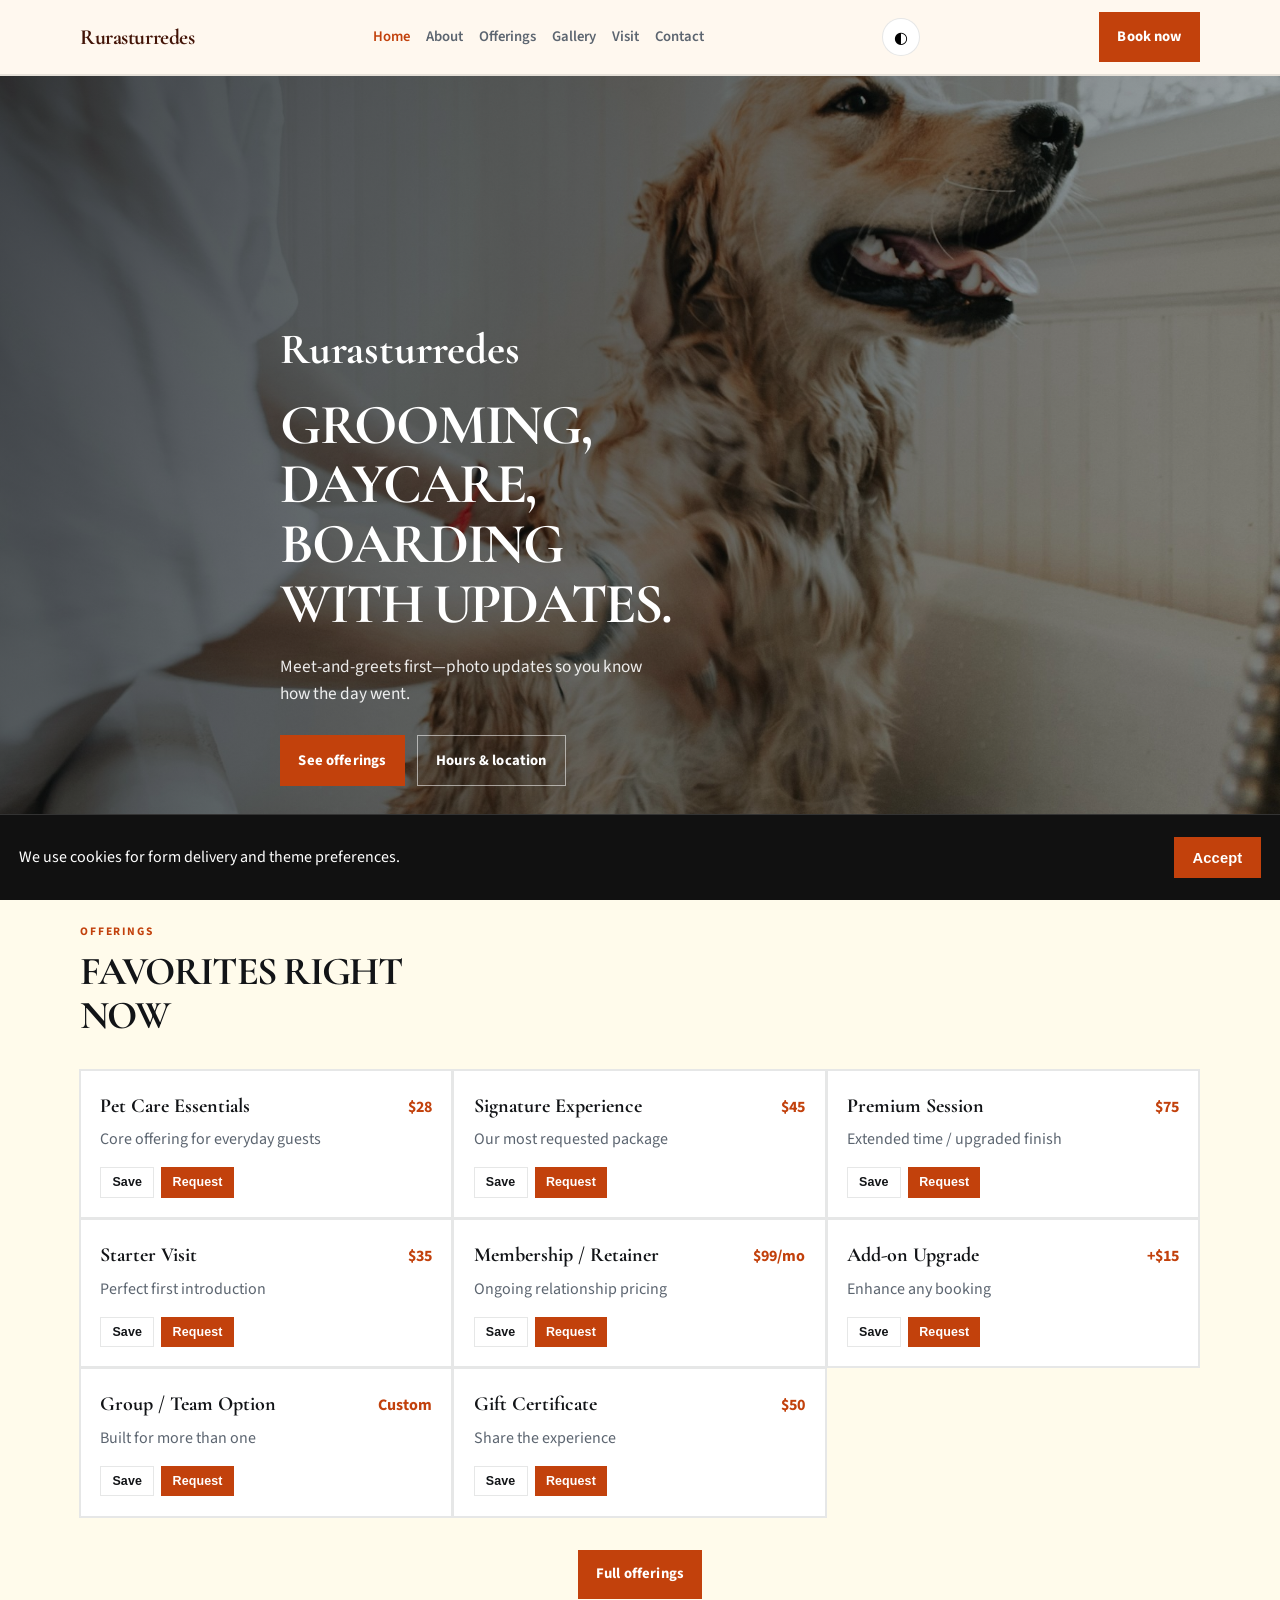
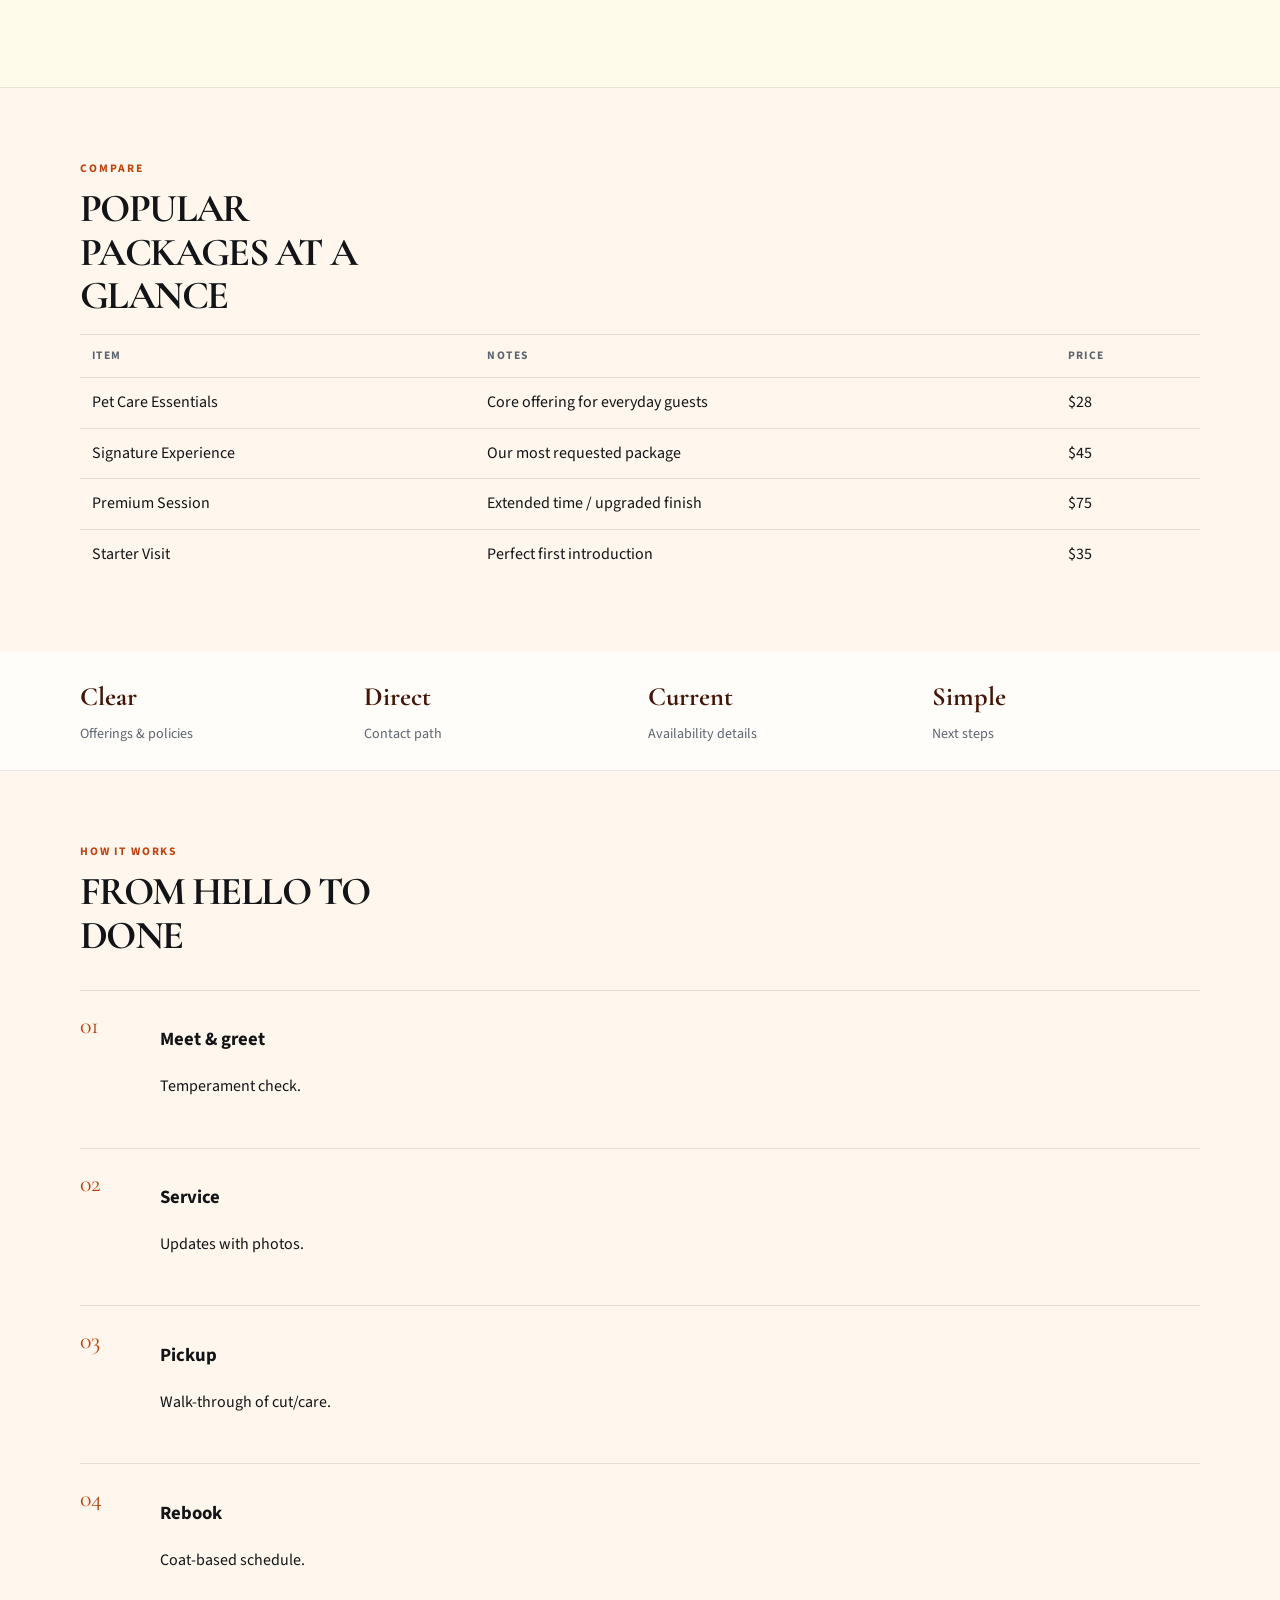
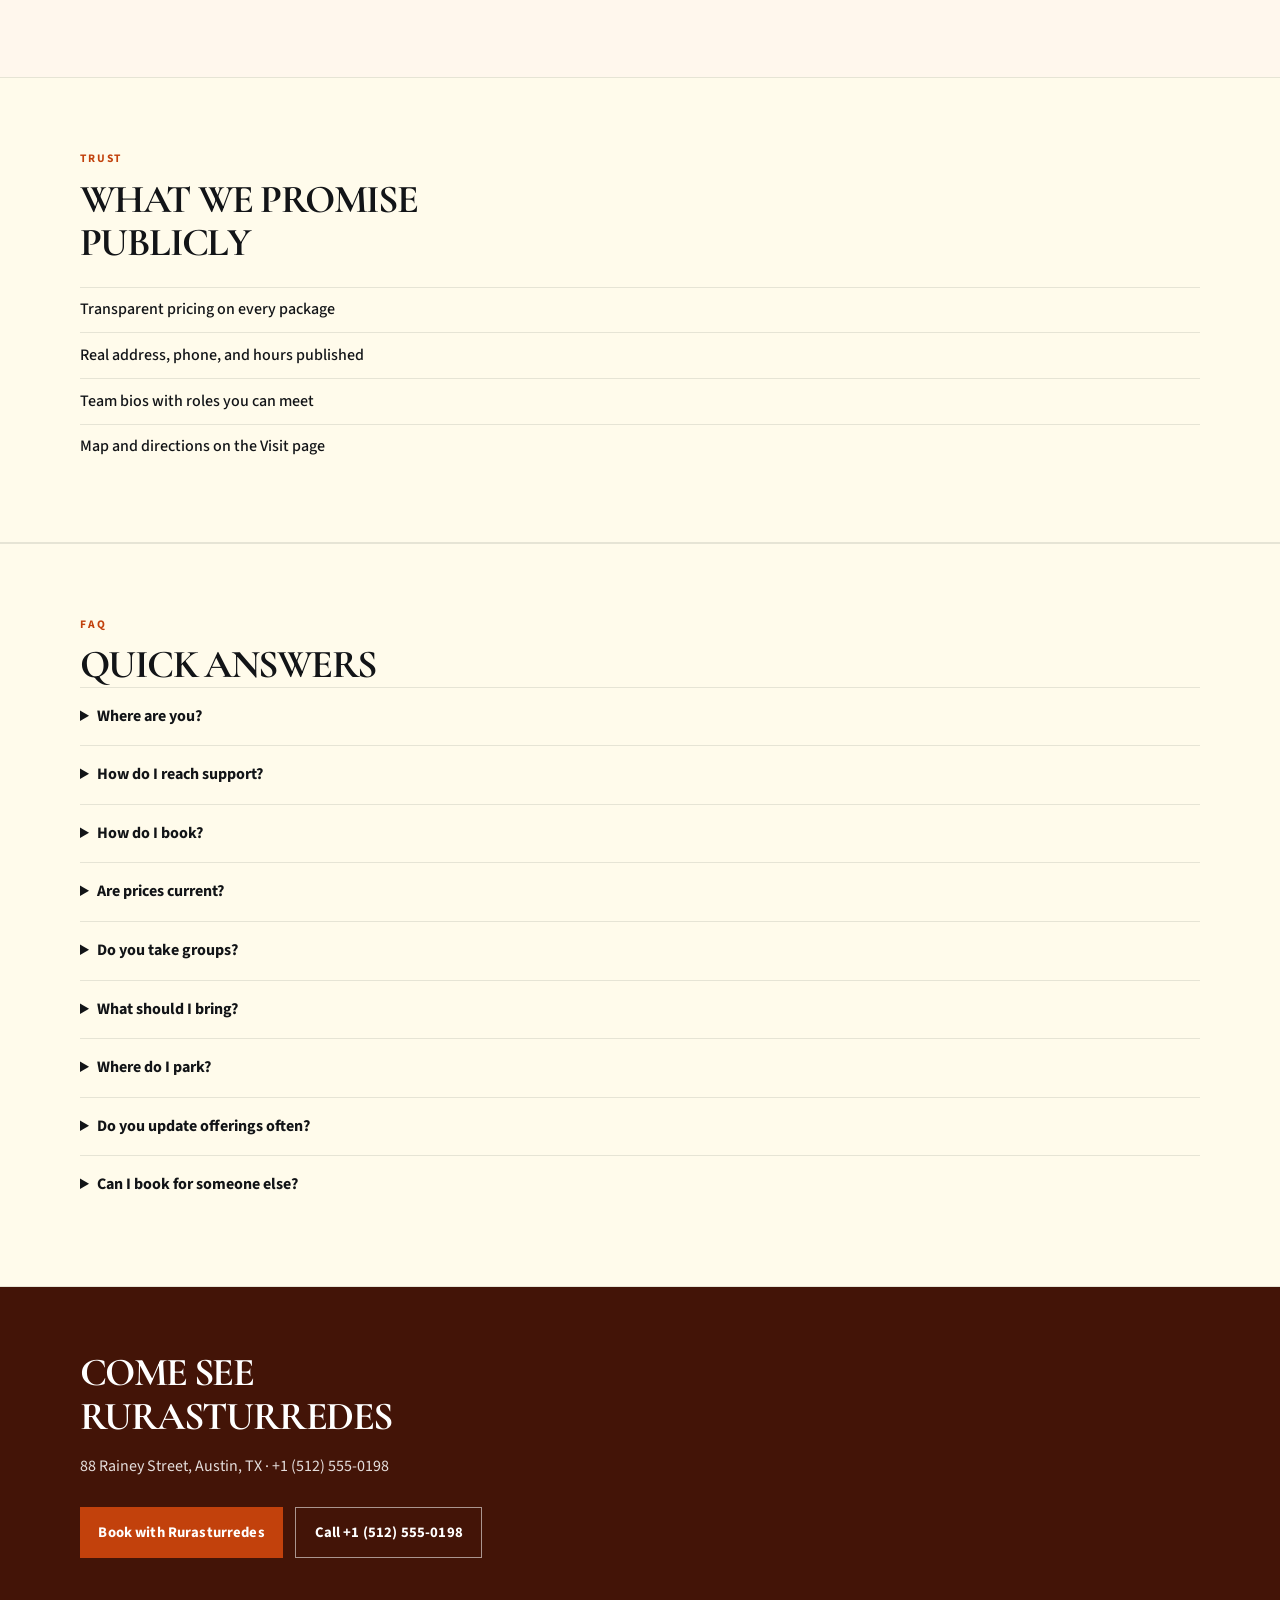
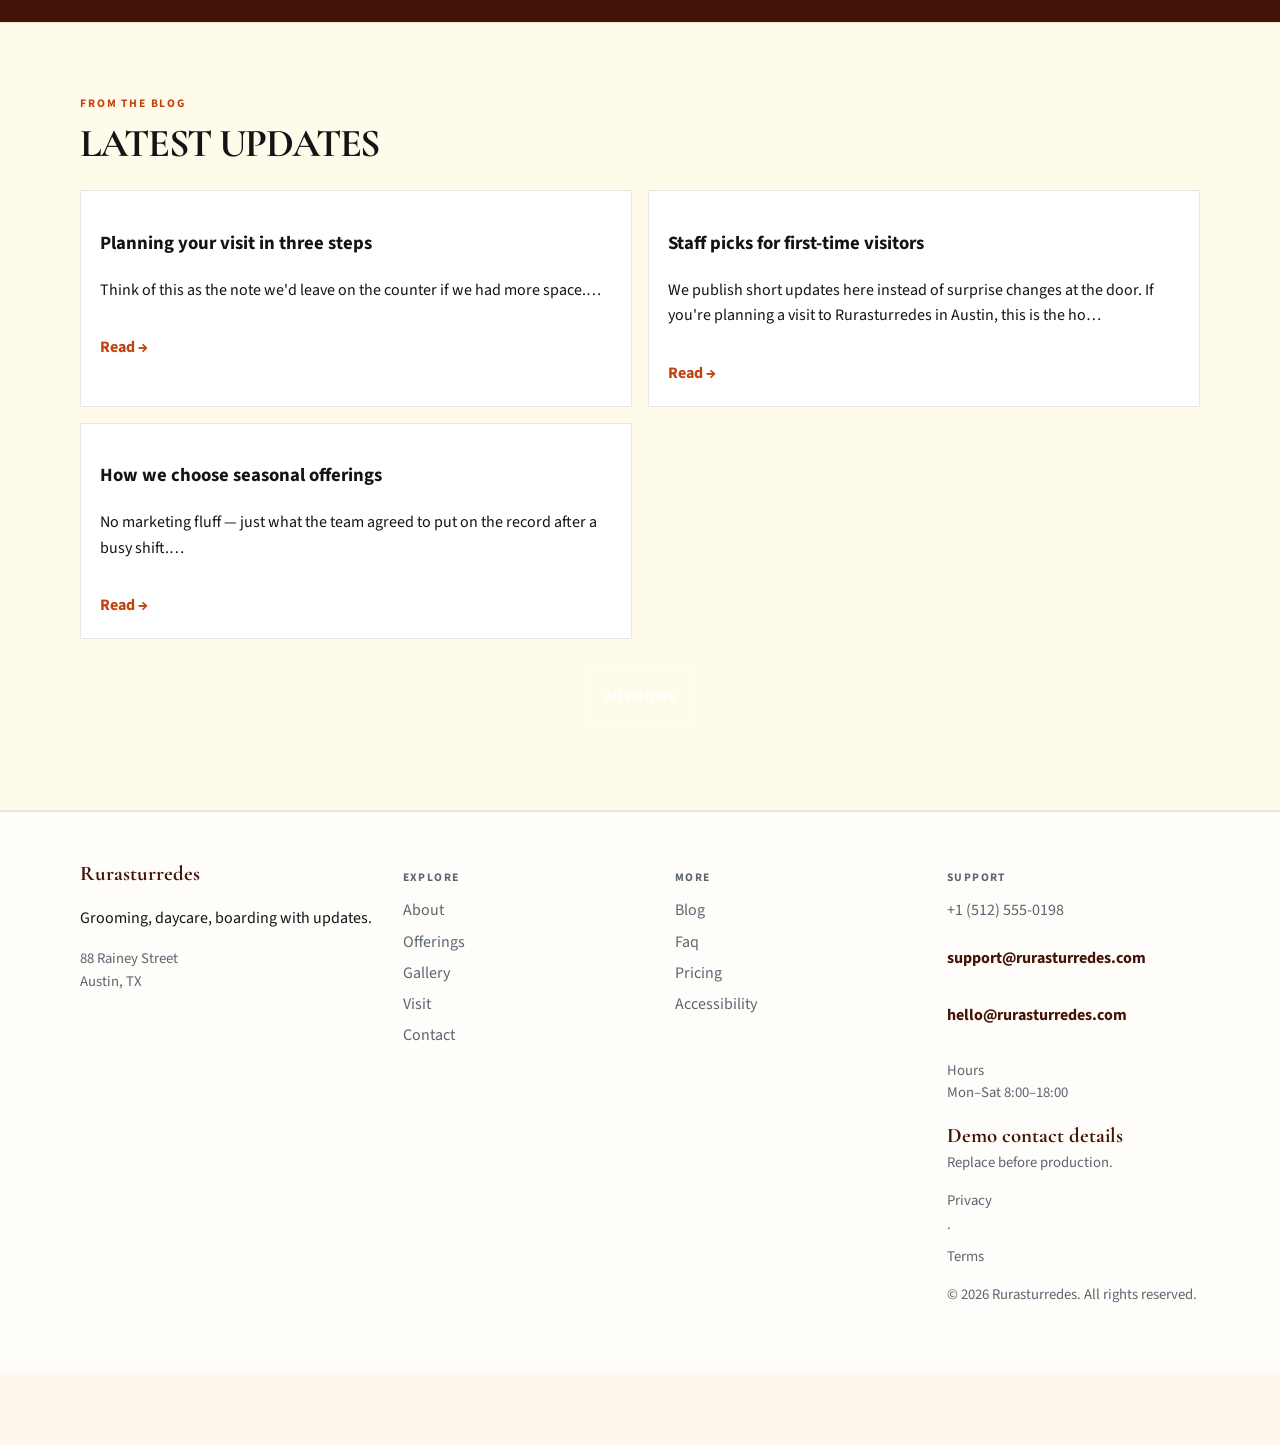
==== index.html @ 0644cdfd "Publish company website" ====
<!DOCTYPE html>
<html lang="en">
<head>
  <meta charset="UTF-8" />
  <meta name="viewport" content="width=device-width, initial-scale=1" />
  <title>Rurasturredes | Pet Care</title>
  <meta name="description" content="Rurasturredes — Grooming, daycare, boarding with updates." />
  <meta property="og:title" content="Rurasturredes | Pet Care" />
  <meta property="og:description" content="Rurasturredes — Grooming, daycare, boarding with updates." />
  <meta property="og:type" content="website" />
  <meta name="twitter:card" content="summary_large_image" />
  <meta name="twitter:title" content="Rurasturredes | Pet Care" />
  <meta name="twitter:description" content="Rurasturredes — Grooming, daycare, boarding with updates." />
  <meta property="og:image" content="assets/img-1.jpg" />
  <meta name="twitter:image" content="assets/img-1.jpg" />
  <meta property="og:url" content="https://rurasturredes.github.io" />
  <script type="application/ld+json">{"@context": "https://schema.org", "@type": "LocalBusiness", "name": "Rurasturredes", "description": "Grooming, daycare, boarding with updates.", "url": "https://rurasturredes.github.io", "image": "assets/img-1.jpg"}</script>
<script type="application/ld+json">{"@context": "https://schema.org", "@type": "FAQPage", "mainEntity": [{"@type": "Question", "name": "Where are you?", "acceptedAnswer": {"@type": "Answer", "text": "88 Rainey Street, Austin, TX. See the map on Visit."}}, {"@type": "Question", "name": "How do I reach support?", "acceptedAnswer": {"@type": "Answer", "text": "Use the Contact form or email support@rurasturredes.com. We reply during open hours."}}, {"@type": "Question", "name": "How do I book?", "acceptedAnswer": {"@type": "Answer", "text": "Send a message on Contact, email bookings@rurasturredes.com, or call +1 (512) 555-0198."}}, {"@type": "Question", "name": "Are prices current?", "acceptedAnswer": {"@type": "Answer", "text": "Listed prices are current and may shift with seasons — we update this site when they do."}}, {"@type": "Question", "name": "Do you take groups?", "acceptedAnswer": {"@type": "Answer", "text": "Yes for many bookings — tell us the size and date and we'll confirm what Rurasturredes can host."}}, {"@type": "Question", "name": "What should I bring?", "acceptedAnswer": {"@type": "Answer", "text": "Just yourself (and any notes on allergies, sizes, or preferences). We'll handle the rest."}}, {"@type": "Question", "name": "Can I book for someone else?", "acceptedAnswer": {"@type": "Answer", "text": "Yes — include their name and preferences in the contact form."}}, {"@type": "Question", "name": "Is parking available?", "acceptedAnswer": {"@type": "Answer", "text": "See Locations for the branch closest to you in Austin."}}, {"@type": "Question", "name": "Do you take walk-ins at Rurasturredes?", "acceptedAnswer": {"@type": "Answer", "text": "Yes when capacity allows — check Visit for peak hours."}}, {"@type": "Question", "name": "Do you host private events?", "acceptedAnswer": {"@type": "Answer", "text": "Contact us with date, headcount and offerings preferences."}}, {"@type": "Question", "name": "Where can I read updates?", "acceptedAnswer": {"@type": "Answer", "text": "Blog and Journal pages publish changes before social media."}}, {"@type": "Question", "name": "How do I join the team?", "acceptedAnswer": {"@type": "Answer", "text": "Open roles are listed on Careers — we reply to every application."}}, {"@type": "Question", "name": "Is the space accessible?", "acceptedAnswer": {"@type": "Answer", "text": "See our Accessibility page for entrance, seating and restroom notes."}}, {"@type": "Question", "name": "Do you offer gift cards?", "acceptedAnswer": {"@type": "Answer", "text": "Yes — see our Gift Cards page for digital and in-store options."}}]}</script>
<script type="application/ld+json">{"@context": "https://schema.org", "@type": "WebSite", "name": "Rurasturredes", "url": "https://rurasturredes.github.io", "description": "Grooming, daycare, boarding with updates."}</script>
  <link rel="alternate" hreflang="en" href="index.html" />
  <link rel="alternate" hreflang="x-default" href="index.html" />
  <meta name="theme-color" content="#111111" />
  <link rel="preconnect" href="https://fonts.googleapis.com" />
  <link rel="preconnect" href="https://fonts.gstatic.com" crossorigin />
  <link href="https://fonts.googleapis.com/css2?family=Cormorant+Garamond:wght@600;700&family=Source+Sans+3:wght@400;500;600;700&display=swap" rel="stylesheet" />
  <link rel="stylesheet" href="styles.css" />
  <link rel="icon" href="favicon.svg" type="image/svg+xml" />
</head>
<body>

  <header class="top">
    <div class="shell bar">
      <a class="logo" href="index.html">Rurasturredes</a>
      <button class="nav-toggle" type="button" aria-label="Open menu" data-nav-toggle>
        <span></span><span></span><span></span>
      </button>
      <nav data-nav><a href="index.html" class="on">Home</a><a href="about.html">About</a><a href="offerings.html">Offerings</a><a href="gallery.html">Gallery</a><a href="visit.html">Visit</a><a href="contact.html">Contact</a></nav>
      <button type="button" class="theme-toggle" data-theme-toggle aria-label="Toggle dark mode">◐</button>
      <a class="cta" href="contact.html" data-open-book>Book now</a>
    </div>
  </header>
  <main>

    <section class="hero minimal-hero">
      <div class="hero-bg" style="background-image:url('assets/img-1.jpg')"></div>
      <div class="hero-shade"></div>
      <div class="shell hero-copy">
        <p class="brand">Rurasturredes</p>
        <h1>Grooming, daycare, boarding with updates.</h1>
        <p class="lede">Meet-and-greets first—photo updates so you know how the day went.</p>
        <div class="actions">
          <a class="btn solid" href="offerings.html">See offerings</a>
          <a class="btn line" href="visit.html">Hours &amp; location</a>
        </div>
      </div>
    </section><section class="block tint">
      <div class="shell">
        <p class="eyebrow">Offerings</p>
        <h2>Favorites right now</h2>
        <div class="menu-grid"><article class="item" data-item="Pet Care Essentials">
          <div class="item-top"><h3>Pet Care Essentials</h3><span class="price">$28</span></div>
          <p>Core offering for everyday guests</p>
          <div class="item-actions">
            <button type="button" class="btn quiet mini" data-save-item data-name="Pet Care Essentials">Save</button>
            <button type="button" class="btn solid mini" data-open-book data-pref="Pet Care Essentials">Request</button>
          </div>
        </article>
<article class="item" data-item="Signature Experience">
          <div class="item-top"><h3>Signature Experience</h3><span class="price">$45</span></div>
          <p>Our most requested package</p>
          <div class="item-actions">
            <button type="button" class="btn quiet mini" data-save-item data-name="Signature Experience">Save</button>
            <button type="button" class="btn solid mini" data-open-book data-pref="Signature Experience">Request</button>
          </div>
        </article>
<article class="item" data-item="Premium Session">
          <div class="item-top"><h3>Premium Session</h3><span class="price">$75</span></div>
          <p>Extended time / upgraded finish</p>
          <div class="item-actions">
            <button type="button" class="btn quiet mini" data-save-item data-name="Premium Session">Save</button>
            <button type="button" class="btn solid mini" data-open-book data-pref="Premium Session">Request</button>
          </div>
        </article>
<article class="item" data-item="Starter Visit">
          <div class="item-top"><h3>Starter Visit</h3><span class="price">$35</span></div>
          <p>Perfect first introduction</p>
          <div class="item-actions">
            <button type="button" class="btn quiet mini" data-save-item data-name="Starter Visit">Save</button>
            <button type="button" class="btn solid mini" data-open-book data-pref="Starter Visit">Request</button>
          </div>
        </article>
<article class="item" data-item="Membership / Retainer">
          <div class="item-top"><h3>Membership / Retainer</h3><span class="price">$99/mo</span></div>
          <p>Ongoing relationship pricing</p>
          <div class="item-actions">
            <button type="button" class="btn quiet mini" data-save-item data-name="Membership / Retainer">Save</button>
            <button type="button" class="btn solid mini" data-open-book data-pref="Membership / Retainer">Request</button>
          </div>
        </article>
<article class="item" data-item="Add-on Upgrade">
          <div class="item-top"><h3>Add-on Upgrade</h3><span class="price">+$15</span></div>
          <p>Enhance any booking</p>
          <div class="item-actions">
            <button type="button" class="btn quiet mini" data-save-item data-name="Add-on Upgrade">Save</button>
            <button type="button" class="btn solid mini" data-open-book data-pref="Add-on Upgrade">Request</button>
          </div>
        </article>
<article class="item" data-item="Group / Team Option">
          <div class="item-top"><h3>Group / Team Option</h3><span class="price">Custom</span></div>
          <p>Built for more than one</p>
          <div class="item-actions">
            <button type="button" class="btn quiet mini" data-save-item data-name="Group / Team Option">Save</button>
            <button type="button" class="btn solid mini" data-open-book data-pref="Group / Team Option">Request</button>
          </div>
        </article>
<article class="item" data-item="Gift Certificate">
          <div class="item-top"><h3>Gift Certificate</h3><span class="price">$50</span></div>
          <p>Share the experience</p>
          <div class="item-actions">
            <button type="button" class="btn quiet mini" data-save-item data-name="Gift Certificate">Save</button>
            <button type="button" class="btn solid mini" data-open-book data-pref="Gift Certificate">Request</button>
          </div>
        </article></div>
        <p class="center-cta"><a class="btn solid" href="offerings.html">Full offerings</a></p>
      </div>
    </section><section class="block">
      <div class="shell">
        <p class="eyebrow">Compare</p>
        <h2>Popular packages at a glance</h2>
        <table class="compare-table"><thead><tr><th>Item</th><th>Notes</th><th>Price</th></tr></thead>
        <tbody><tr><td>Pet Care Essentials</td><td>Core offering for everyday guests</td><td>$28</td></tr><tr><td>Signature Experience</td><td>Our most requested package</td><td>$45</td></tr><tr><td>Premium Session</td><td>Extended time / upgraded finish</td><td>$75</td></tr><tr><td>Starter Visit</td><td>Perfect first introduction</td><td>$35</td></tr></tbody></table>
      </div>
    </section><section class="stats-band"><div class="shell stats-row"><div class="stat"><b>Clear</b><span>Offerings & policies</span></div>
<div class="stat"><b>Direct</b><span>Contact path</span></div>
<div class="stat"><b>Current</b><span>Availability details</span></div>
<div class="stat"><b>Simple</b><span>Next steps</span></div></div></section><section class="block">
      <div class="shell">
        <p class="eyebrow">How it works</p>
        <h2>From hello to done</h2>
        <ol class="process"><li><span>01</span><div><h3>Meet & greet</h3><p>Temperament check.</p></div></li>
<li><span>02</span><div><h3>Service</h3><p>Updates with photos.</p></div></li>
<li><span>03</span><div><h3>Pickup</h3><p>Walk-through of cut/care.</p></div></li>
<li><span>04</span><div><h3>Rebook</h3><p>Coat-based schedule.</p></div></li></ol>
      </div>
    </section><section class="block tint">
      <div class="shell">
        <p class="eyebrow">Trust</p>
        <h2>What we promise publicly</h2>
        <ul class="checks"><li>Transparent pricing on every package</li>
<li>Real address, phone, and hours published</li>
<li>Team bios with roles you can meet</li>
<li>Map and directions on the Visit page</li></ul>
      </div>
    </section><section class="block tint">
      <div class="shell">
        <p class="eyebrow">FAQ</p>
        <h2>Quick answers</h2>
        <div class="faq"><details><summary>Where are you?</summary><p>88 Rainey Street, Austin, TX. See the map on Visit.</p></details>
<details><summary>How do I reach support?</summary><p>Use the Contact form or email support@rurasturredes.com. We reply during open hours.</p></details>
<details><summary>How do I book?</summary><p>Send a message on Contact, email bookings@rurasturredes.com, or call +1 (512) 555-0198.</p></details>
<details><summary>Are prices current?</summary><p>Listed prices are current and may shift with seasons — we update this site when they do.</p></details>
<details><summary>Do you take groups?</summary><p>Yes for many bookings — tell us the size and date and we'll confirm what Rurasturredes can host.</p></details>
<details><summary>What should I bring?</summary><p>Just yourself (and any notes on allergies, sizes, or preferences). We'll handle the rest.</p></details>
<details><summary>Where do I park?</summary><p>See the Visit page for address and map links around Austin.</p></details>
<details><summary>Do you update offerings often?</summary><p>Yes — seasonal shifts are posted here first.</p></details>
<details><summary>Can I book for someone else?</summary><p>Yes — include their name and preferences in the Contact form or email support@rurasturredes.com.</p></details></div>
      </div>
    </section><section class="cta-band">
      <div class="shell">
        <h2>Come see Rurasturredes</h2>
        <p>88 Rainey Street, Austin, TX · +1 (512) 555-0198</p>
        <div class="actions">
          <a class="btn solid" href="contact.html">Book with Rurasturredes</a>
          <a class="btn line" href="tel:+15125550198">Call +1 (512) 555-0198</a>
        </div>
      </div>
    </section><section class="block tint">
      <div class="shell">
        <p class="eyebrow">From the blog</p>
        <h2>Latest updates</h2>
        <div class="value-grid"><article class="journal-card reveal">
          <h3>Planning your visit in three steps</h3>
          <p>Think of this as the note we&#x27;d leave on the counter if we had more space.…</p>
          <a class="textlink" href="blog.html">Read →</a>
        </article><article class="journal-card reveal">
          <h3>Staff picks for first-time visitors</h3>
          <p>We publish short updates here instead of surprise changes at the door. If you&#x27;re planning a visit to Rurasturredes in Austin, this is the ho…</p>
          <a class="textlink" href="blog.html">Read →</a>
        </article><article class="journal-card reveal">
          <h3>How we choose seasonal offerings</h3>
          <p>No marketing fluff — just what the team agreed to put on the record after a busy shift.…</p>
          <a class="textlink" href="blog.html">Read →</a>
        </article></div>
        <p class="center-cta"><a class="btn line" href="blog.html">All articles</a></p>
      </div>
    </section>
  </main>

  <footer class="foot">
    <div class="shell foot-grid">
      <div>
        <strong>Rurasturredes</strong>
        <p>Grooming, daycare, boarding with updates.</p>
        <p class="foot-meta">88 Rainey Street<br/>Austin, TX</p>
      </div>
      <div>
        <p class="fh">Explore</p>
        <a href="about.html">About</a><a href="offerings.html">Offerings</a><a href="gallery.html">Gallery</a><a href="visit.html">Visit</a><a href="contact.html">Contact</a>
      </div>
      <div>
        <p class="fh">More</p>
        <a href="blog.html">Blog</a><a href="faq.html">Faq</a><a href="pricing.html">Pricing</a><a href="accessibility.html">Accessibility</a>
      </div>
      <div>
        <p class="fh">Support</p>
        <a href="tel:+15125550198">+1 (512) 555-0198</a>
        <p class="mail-plain">support@rurasturredes.com</p>
        <p class="mail-plain">hello@rurasturredes.com</p>
        <p class="foot-meta">Hours<br/>Mon–Sat 8:00–18:00</p>
        <p class="foot-meta"><strong>Demo contact details</strong><br/>Replace before production.</p>
        <p class="foot-meta"><a href="privacy.html">Privacy</a> · <a href="terms.html">Terms</a></p>
        <p class="foot-meta">© 2026 Rurasturredes. All rights reserved.</p>
      </div>
    </div>
  </footer>
  <div class="cookie-bar" data-cookie-bar hidden>
    <p>We use cookies for form delivery and theme preferences.</p>
    <button type="button" class="btn solid" data-cookie-accept>Accept</button>
  </div>
  <div class="mobile-cta">
    <a href="tel:+15125550198">Call</a>
    <button type="button" data-open-book>Book</button>
    <a href="visit.html">Map</a>
  </div>
  <div class="toast" data-toast hidden></div>

  <div class="modal" data-book-modal hidden>
    <div class="modal-card">
      <button class="modal-close" type="button" data-close-book aria-label="Close">×</button>
      <p class="eyebrow">Quick request</p>
      <h3>Contact Rurasturredes</h3>
      <p class="lead">Send the essentials and we will reply by email.</p>
      <form class="contact-form compact" data-quick-book data-support="support@rurasturredes.com">
        <label>Name<input name="name" required placeholder="Your name" /></label>
        <label>Email<input type="email" name="email" required placeholder="you@email.com" /></label>
        <label>Timing<input name="when" required placeholder="Preferred date or timeline" /></label>
        <label>Notes<textarea name="message" rows="3" placeholder="Project, product, service or other details…"></textarea></label>
        <button class="btn solid" type="submit">Book</button>
      </form>
    </div>
  </div>

  <div class="lightbox" data-lightbox hidden>
    <button class="modal-close" type="button" data-lightbox-close aria-label="Close">×</button>
    <img data-lightbox-img alt="" />
    <div class="lightbox-nav">
      <button type="button" data-lightbox-prev>‹</button>
      <button type="button" data-lightbox-next>›</button>
    </div>
  </div>
  <script src="site.js"></script>
</body></html>
---- styles.css ----
:root {
  --ink:#121417; --muted:#5c6570; --paper:#fff7ed;
  --accent:#c2410c; --deep:#431407; --line:rgba(18,20,23,.10);
  --display:"Cormorant Garamond",Georgia,"Times New Roman",serif;
  --body:"Source Sans 3","Segoe UI",sans-serif; --shell:1120px;
  --radius:14px;
}
*{box-sizing:border-box} html{scroll-behavior:smooth}
body{margin:0;font-family:var(--body);color:var(--ink);background:var(--paper);line-height:1.6;padding-bottom:72px;-webkit-font-smoothing:antialiased}
a{color:inherit;text-decoration:none} img{max-width:100%;display:block}
.shell{width:min(var(--shell),calc(100% - 2.4rem));margin-inline:auto}
.sr{position:absolute;left:-9999px}
.mail-plain{display:inline-block;font-weight:700;color:var(--deep);word-break:break-all}
.support-banner{padding:1.25rem 1.35rem;margin:0 0 1.5rem;border:1px solid var(--line);border-left:4px solid var(--accent);background:#fff;border-radius:var(--radius)}
.support-mail{margin:.35rem 0 .5rem;font-family:var(--display);font-size:clamp(1.4rem,3vw,2rem);font-weight:700;color:var(--deep)}
.form-success{margin-top:1.2rem;padding:1.4rem;border:1px solid color-mix(in srgb,var(--accent) 35%,var(--line));background:#fff;border-radius:var(--radius)}
.form-success h3{margin:0 0 .5rem;font-family:var(--display);font-size:1.6rem}
.form-success[hidden],.contact-form[hidden]{display:none !important}
.contact-form select{width:100%;padding:.85rem 1rem;border:1px solid var(--line);border-radius:8px;font:inherit;background:#fff}
.top{position:sticky;top:0;z-index:40;backdrop-filter:blur(14px);background:color-mix(in srgb,var(--paper) 90%,white);border-bottom:1px solid var(--line)}
.bar{min-height:74px;display:flex;align-items:center;justify-content:space-between;gap:1rem;position:relative}
.logo{font-family:var(--display);font-weight:700;font-size:1.35rem;color:var(--deep);letter-spacing:-.02em}
nav{display:flex;flex-wrap:wrap;gap:1rem;font-weight:600;font-size:.92rem;color:var(--muted)}
nav a.on,nav a:hover{color:var(--accent)}
.nav-toggle{display:none;flex-direction:column;gap:5px;background:transparent;border:0;padding:.4rem;cursor:pointer}
.nav-toggle span{display:block;width:22px;height:2px;background:var(--deep)}
.cta,.btn{display:inline-flex;align-items:center;justify-content:center;padding:.8rem 1.15rem;border-radius:var(--radius);font-weight:700;font-size:.92rem;border:0;cursor:pointer;letter-spacing:.01em}
.cta,.btn.solid{background:var(--accent);color:#fff}
.btn.line{border:1px solid rgba(255,255,255,.55);color:#fff;background:transparent}
.btn.quiet{border:1px solid var(--line);background:#fff;color:var(--ink)}
.hero{position:relative;min-height:86vh;display:grid;align-items:end;color:#fff;overflow:hidden}
.hero-bg{position:absolute;inset:0;background-size:cover;background-position:center center;background-repeat:no-repeat}
.hero-shade{position:absolute;inset:0;background:linear-gradient(115deg,rgba(10,12,16,.72),rgba(10,12,16,.18))}
.hero-photo img{width:100%;aspect-ratio:16/9;object-fit:cover;object-position:center;display:block;max-height:min(78vh,900px)}
.hero-copy{position:relative;z-index:2;padding:5rem 0 3.8rem;max-width:720px}
.brand{margin:0 0 .75rem;font-family:var(--display);font-size:clamp(1.85rem,3.6vw,2.7rem);font-weight:700}
.hero h1,.page-hero h1{margin:0;font-family:var(--display);letter-spacing:-.03em;font-weight:700}
.hero h1{font-size:clamp(2.15rem,5.2vw,3.55rem);max-width:15ch;line-height:1.05}
.lede{margin:1.15rem 0 0;max-width:42ch;color:rgba(255,255,255,.9);font-size:1.08rem}
.actions{display:flex;flex-wrap:wrap;gap:.75rem;margin-top:1.7rem}
.promo{display:flex;justify-content:space-between;gap:1rem;align-items:center;margin:1.35rem auto;padding:1.05rem 1.25rem;background:#fff;border:1px solid var(--line);border-radius:var(--radius);box-shadow:0 8px 28px rgba(18,20,23,.04)}
.promo p{margin:0;font-weight:600}
.promo a{font-weight:800;color:var(--accent);white-space:nowrap}
.strip{border-bottom:1px solid var(--line);background:rgba(255,255,255,.5)}
.strip-row{display:flex;flex-wrap:wrap;gap:.8rem 1.5rem;padding:1.05rem 0;font-weight:700;color:var(--deep);font-size:.95rem}
.stats-band{border-bottom:1px solid var(--line);background:rgba(255,255,255,.72)}
.stats-row{display:grid;grid-template-columns:repeat(4,1fr);gap:1rem;padding:1.55rem 0}
.stat b{display:block;font-family:var(--display);font-size:1.65rem;color:var(--deep)}
.stat span{display:block;margin-top:.25rem;color:var(--muted);font-size:.88rem}
.mosaic{display:grid;grid-template-columns:1.2fr 1fr 1fr;gap:.85rem}
.mosaic img{width:100%;aspect-ratio:4/3;object-fit:cover;object-position:center;border-radius:var(--radius);display:block}
.block{padding:4.8rem 0}.block.tint{background:rgba(255,255,255,.58);border-block:1px solid var(--line)}
.eyebrow{margin:0 0 .55rem;font-size:.72rem;font-weight:700;letter-spacing:.16em;text-transform:uppercase;color:var(--accent)}
h2{margin:0;font-family:var(--display);font-size:clamp(1.85rem,3.1vw,2.55rem);letter-spacing:-.03em;max-width:18ch;line-height:1.1}
.lead{margin:.95rem 0 0;color:var(--muted);max-width:52ch;font-size:1.06rem}
.split{display:grid;grid-template-columns:1.1fr .9fr;gap:2.2rem;align-items:start}
.amenity-grid,.contact-grid,.newsletter{display:grid;grid-template-columns:1.1fr .9fr;gap:2.2rem;align-items:start}
.checks,.why,.hours{margin:1.35rem 0 0;padding:0;list-style:none}
.checks li,.why li,.hours li{padding:.6rem 0;border-top:1px solid var(--line);font-weight:500}
.hours-card,.card{background:#fff;border:1px solid var(--line);border-radius:var(--radius);padding:1.4rem;box-shadow:0 10px 30px rgba(18,20,23,.035)}
.card-actions{display:flex;flex-wrap:wrap;gap:.6rem;margin-top:1rem}
.stack-card p{margin:0 0 1rem}
.about-photos{display:grid;gap:.85rem}
.about-photos img,.solo{width:100%;aspect-ratio:4/3;object-fit:cover;object-position:center;border-radius:var(--radius)}
.solo.wide{aspect-ratio:16/9;margin-top:1rem}
.menu-grid{margin-top:2rem;display:grid;grid-template-columns:repeat(3,1fr);gap:1rem}
.menu-list{margin-top:1.5rem;display:grid;gap:.85rem}
.menu-list .item{padding:1.1rem 1.2rem}
.item{background:#fff;border:1px solid var(--line);border-radius:var(--radius);padding:1.2rem;position:relative;box-shadow:0 8px 24px rgba(18,20,23,.03)}
.item.soft{background:color-mix(in srgb,var(--paper) 70%,white)}
.item-top{display:flex;justify-content:space-between;gap:.5rem;align-items:baseline}
.item h3{margin:0 0 .35rem;font-family:var(--display);font-size:1.25rem}
.item p{margin:0;color:var(--muted)}
.item .tag{margin-top:.7rem;font-size:.72rem;font-weight:800;letter-spacing:.1em;text-transform:uppercase;color:var(--accent)}
.price{font-weight:700;color:var(--accent);white-space:nowrap}
.process{list-style:none;margin:2rem 0 0;padding:0;display:grid;gap:1rem}
.process li{display:grid;grid-template-columns:64px 1fr;gap:1rem;padding:1rem 0;border-top:1px solid var(--line)}
.process span{font-family:var(--display);font-size:1.5rem;color:var(--accent)}
.quotes{display:grid;grid-template-columns:repeat(3,1fr);gap:1rem;margin-top:1.5rem}
blockquote{margin:0;padding:1.3rem;background:#fff;border:1px solid var(--line);border-radius:var(--radius)}
blockquote p{margin:0;font-family:var(--display);font-size:1.25rem;line-height:1.25}
blockquote footer{margin-top:.85rem;color:var(--muted);font-size:.9rem}
.value-grid,.team-grid{display:grid;grid-template-columns:repeat(2,1fr);gap:1rem;margin-top:1.5rem}
.two-col{display:grid;grid-template-columns:1fr 1fr;gap:2rem;align-items:start}
.value-grid article,.person,.team-card{background:#fff;border:1px solid var(--line);border-radius:var(--radius);padding:1.2rem;overflow:hidden}
.team-card img{width:100%;aspect-ratio:1;object-fit:cover;object-position:center top;border-radius:calc(var(--radius) - 4px);margin:0 0 .85rem;display:block}
.team-card h3{margin:0 0 .25rem;font-family:var(--display);font-size:1.2rem}
.team-card .eyebrow{margin:0 0 .5rem}
.team-card p:last-child{margin:0;color:var(--muted);line-height:1.55}
.person .role{color:var(--accent);font-weight:700;margin:.2rem 0 .5rem}
img{max-width:100%;height:auto;display:block}
picture,figure{margin:0}
.faq details{border-top:1px solid var(--line);padding:1rem 0}
.faq summary{cursor:pointer;font-weight:700}
.faq p{margin:.6rem 0 0;color:var(--muted)}
.page-hero{padding:3.8rem 0 1.1rem}
.page-hero h1{font-size:clamp(2.1rem,4vw,3.1rem);max-width:16ch}
.page .lead{color:var(--muted)}
.gallery-rich{display:grid;grid-template-columns:repeat(2,1fr);gap:1rem}
.gallery-rich figure{margin:0}
.gallery-rich img{width:100%;aspect-ratio:4/3;object-fit:cover;object-position:center;border-radius:var(--radius)}
.gallery-rich figcaption{margin-top:.45rem;color:var(--muted);font-size:.88rem}
.visit-grid{display:grid;grid-template-columns:.85fr 1.15fr;gap:1.6rem}
.map-wrap{margin-top:1rem;border-radius:var(--radius);overflow:hidden;border:1px solid var(--line);background:#fff}
.map-wrap iframe{width:100%;height:320px;border:0;display:block}
.map-note{margin:.55rem 1rem 1rem;font-size:.9rem}
.map-note a{color:var(--accent);font-weight:700}
.contact-form,.news-form{display:grid;gap:.9rem;margin-top:1rem}
.contact-form label{display:grid;gap:.35rem;font-weight:700;font-size:.9rem}
.contact-form input,.contact-form textarea,.news-form input{width:100%;padding:.9rem 1rem;border:1px solid var(--line);border-radius:8px;font:inherit;background:#fff}
.contact-form input:focus,.contact-form textarea:focus,.contact-form select:focus,.news-form input:focus{outline:2px solid color-mix(in srgb,var(--accent) 45%,white);border-color:var(--accent)}
.news-form{grid-template-columns:1fr auto;align-items:center}
.form-note{margin:0;color:var(--muted);font-size:.88rem}
.cta-band{padding:4rem 0;background:var(--deep);color:#fff}
.cta-band h2{color:#fff;max-width:16ch}
.cta-band p{color:rgba(255,255,255,.86);max-width:46ch}
.center-cta{text-align:center;margin-top:2rem}
.textlink{display:inline-block;margin-top:1rem;font-weight:700;color:var(--accent)}
.foot{border-top:1px solid var(--line);padding:2.8rem 0 3.2rem;background:rgba(255,255,255,.72)}
.foot-grid{display:grid;grid-template-columns:1.2fr 1fr 1fr 1fr;gap:1.2rem}
.fh{font-size:.72rem;font-weight:700;letter-spacing:.12em;text-transform:uppercase;color:var(--muted)}
.foot a{display:block;margin:.35rem 0;color:var(--muted)}
.foot a:hover{color:var(--accent)}
.foot strong{font-family:var(--display);font-size:1.3rem;color:var(--deep)}
.foot-meta{color:var(--muted);font-size:.92rem;line-height:1.55}
.mobile-cta{display:none;position:fixed;left:0;right:0;bottom:0;z-index:50;background:#fff;border-top:1px solid var(--line);grid-template-columns:1fr 1fr 1fr}
.mobile-cta a,.mobile-cta button{text-align:center;padding:.95rem .4rem;font-weight:800;font-size:.85rem;color:var(--deep);background:transparent;border:0;font-family:inherit;cursor:pointer}
.mobile-cta a:nth-child(2),.mobile-cta button:nth-child(2){background:var(--accent);color:#fff}
.toast{position:fixed;left:50%;bottom:5.5rem;transform:translateX(-50%);background:var(--deep);color:#fff;padding:.9rem 1.2rem;border-radius:999px;font-weight:700;z-index:80;box-shadow:0 12px 32px rgba(0,0,0,.22)}
.btn.mini{padding:.45rem .7rem;font-size:.78rem}
.item-actions{display:flex;flex-wrap:wrap;gap:.45rem;margin-top:.9rem}
.offer-tools{margin-bottom:1rem}
.offer-tools input{width:min(420px,100%);padding:.85rem 1rem;border:1px solid var(--line);border-radius:8px;font:inherit;background:#fff}
.saved-tray{margin:1rem 0;padding:1rem;border:1px dashed var(--line);background:#fff;border-radius:var(--radius)}
.saved-tray ul{margin:.5rem 0 1rem;padding-left:1.1rem}
.open-badge{display:inline-flex;align-items:center;gap:.35rem;padding:.35rem .65rem;border-radius:999px;font-size:.75rem;font-weight:800;letter-spacing:.04em;text-transform:uppercase;background:#ecfdf5;color:#166534;border:1px solid #86efac}
.open-badge.closed{background:#fef2f2;color:#991b1b;border-color:#fecaca}
.open-badge.unknown{background:#f8fafc;color:#475569;border-color:#cbd5e1}
.text-cta{border:0;background:transparent;color:var(--accent);font-weight:800;cursor:pointer;font:inherit;padding:0}
.copy-btn{margin-left:.45rem;border:1px solid var(--line);background:#fff;border-radius:6px;padding:.2rem .45rem;font-size:.72rem;font-weight:700;cursor:pointer}
.gal-btn{display:block;width:100%;padding:0;border:0;background:transparent;cursor:zoom-in}
.gal-btn img{width:100%;aspect-ratio:4/3;object-fit:cover;object-position:center;border-radius:var(--radius)}
.modal,.lightbox{position:fixed;inset:0;z-index:90;background:rgba(10,12,16,.72);display:grid;place-items:center;padding:1rem}
.modal[hidden],.lightbox[hidden]{display:none !important}
.modal-card{width:min(480px,100%);background:var(--paper);border-radius:14px;padding:1.4rem 1.4rem 1.2rem;position:relative;border:1px solid var(--line);box-shadow:0 24px 60px rgba(0,0,0,.28)}
.modal-card h3{margin:.2rem 0 .4rem;font-family:var(--display);font-size:1.7rem}
.modal-close{position:absolute;top:.55rem;right:.7rem;border:0;background:transparent;font-size:1.6rem;cursor:pointer;line-height:1;color:var(--muted)}
.contact-form.compact{margin-top:.8rem}
.lightbox img{max-width:min(960px,92vw);max-height:82vh;object-fit:contain;border-radius:10px;background:#000}
.lightbox-nav{position:absolute;bottom:1.2rem;display:flex;gap:.6rem}
.lightbox-nav button{border:0;background:#fff;color:#111;width:44px;height:44px;border-radius:50%;font-size:1.4rem;cursor:pointer}
.item.is-saved{outline:2px solid color-mix(in srgb,var(--accent) 55%,white)}
.item.is-hidden{display:none}
@media(max-width:900px){
  .nav-toggle{display:flex}
  nav{display:none;position:absolute;top:74px;left:0;right:0;background:var(--paper);border-bottom:1px solid var(--line);padding:1rem;flex-direction:column;gap:.9rem}
  nav.open{display:flex}
  .cta{display:none}
  .split,.menu-grid,.quotes,.value-grid,.team-grid,.gallery-rich,.visit-grid,.foot-grid,.amenity-grid,.contact-grid,.newsletter,.news-form,.stats-row,.mosaic,.two-col{grid-template-columns:1fr}
  .mobile-cta{display:grid}
  .promo{flex-direction:column;align-items:flex-start}
}

.promo{background:#ffedd5;border-color:#fdba74}
.block.tint{background:#fffbeb}


:root{--radius:0px}.top,.item,.card,.promo,blockquote,.person,.hours-card{border-width:2px;box-shadow:none}.hero{border-bottom:3px solid var(--deep)}.hero h1,h2{text-transform:uppercase;letter-spacing:-.04em}.menu-grid{gap:0}.menu-grid .item{margin:-1px 0 0 -1px}.btn,.cta{border-radius:0}.block{padding:4.5rem 0}

.prose-block .lead.wide{max-width:62ch}
.journal-card,.journal-entry{background:#fff;border:1px solid var(--line);border-radius:var(--radius);padding:1.2rem}
.journal-stack{display:grid;gap:1rem}
.compare-table{width:100%;border-collapse:collapse;margin-top:1rem}
.compare-table th,.compare-table td{border-top:1px solid var(--line);padding:.75rem;text-align:left}
.compare-table th{font-size:.72rem;letter-spacing:.12em;text-transform:uppercase;color:var(--muted)}
.gallery-hero{min-height:46vh;display:grid;align-items:end;color:#fff;background-size:cover;background-position:center;position:relative}
.gallery-hero::before{content:"";position:absolute;inset:0;background:linear-gradient(180deg,rgba(0,0,0,.15),rgba(0,0,0,.65))}
.gallery-hero .shell{position:relative;z-index:1;padding:3rem 0}
.page-hero.wide-hero h1{max-width:24ch}
.mosaic.teaser{grid-template-columns:repeat(3,1fr);max-height:420px;overflow:hidden}
.reveal{opacity:0;transform:translateY(14px);transition:opacity .5s ease,transform .5s ease}
.reveal.is-visible{opacity:1;transform:none}
.theme-toggle{border:1px solid var(--line);background:#fff;border-radius:999px;width:38px;height:38px;cursor:pointer;font-size:1rem}
body.theme-dark{--paper:#0e1114;--ink:#eef2f6;--muted:#9aa8b6;--line:rgba(255,255,255,.12)}
body.theme-dark .block.tint{background:rgba(255,255,255,.04)}
.cookie-bar{position:fixed;bottom:0;left:0;right:0;z-index:60;display:flex;align-items:center;justify-content:space-between;gap:1rem;padding:.85rem 1.2rem;background:#111;color:#fff;border-top:1px solid #333}
.cookie-bar[hidden]{display:none !important}
.insta-grid{display:grid;grid-template-columns:repeat(3,1fr);gap:.65rem}
.insta-cell{position:relative;overflow:hidden;border-radius:var(--radius)}
.insta-cell img{aspect-ratio:1;object-fit:cover;object-position:center;width:100%;display:block}
.insta-cell figcaption{position:absolute;inset:auto 0 0 0;padding:.5rem;font-size:.72rem;background:linear-gradient(transparent,rgba(0,0,0,.75));color:#fff}
.video-wrap{position:relative;padding-top:56.25%;border-radius:var(--radius);overflow:hidden}
.video-wrap iframe{position:absolute;inset:0;width:100%;height:100%;border:0}
.ba-slider{position:relative}
.ba-panels{display:grid;grid-template-columns:1fr 1fr;gap:1rem}
.ba-after{clip-path:inset(0 50% 0 0)}
.faq-page details{border:1px solid var(--line);border-radius:var(--radius);padding:.85rem 1rem;margin-bottom:.65rem;background:#fff}
.faq-page summary{cursor:pointer;font-weight:700}
.chat-slot{border:1px dashed var(--line);padding:1rem;border-radius:var(--radius);margin:1rem 0}
.theme-toggle{flex-shrink:0}
.bar{flex-wrap:wrap}
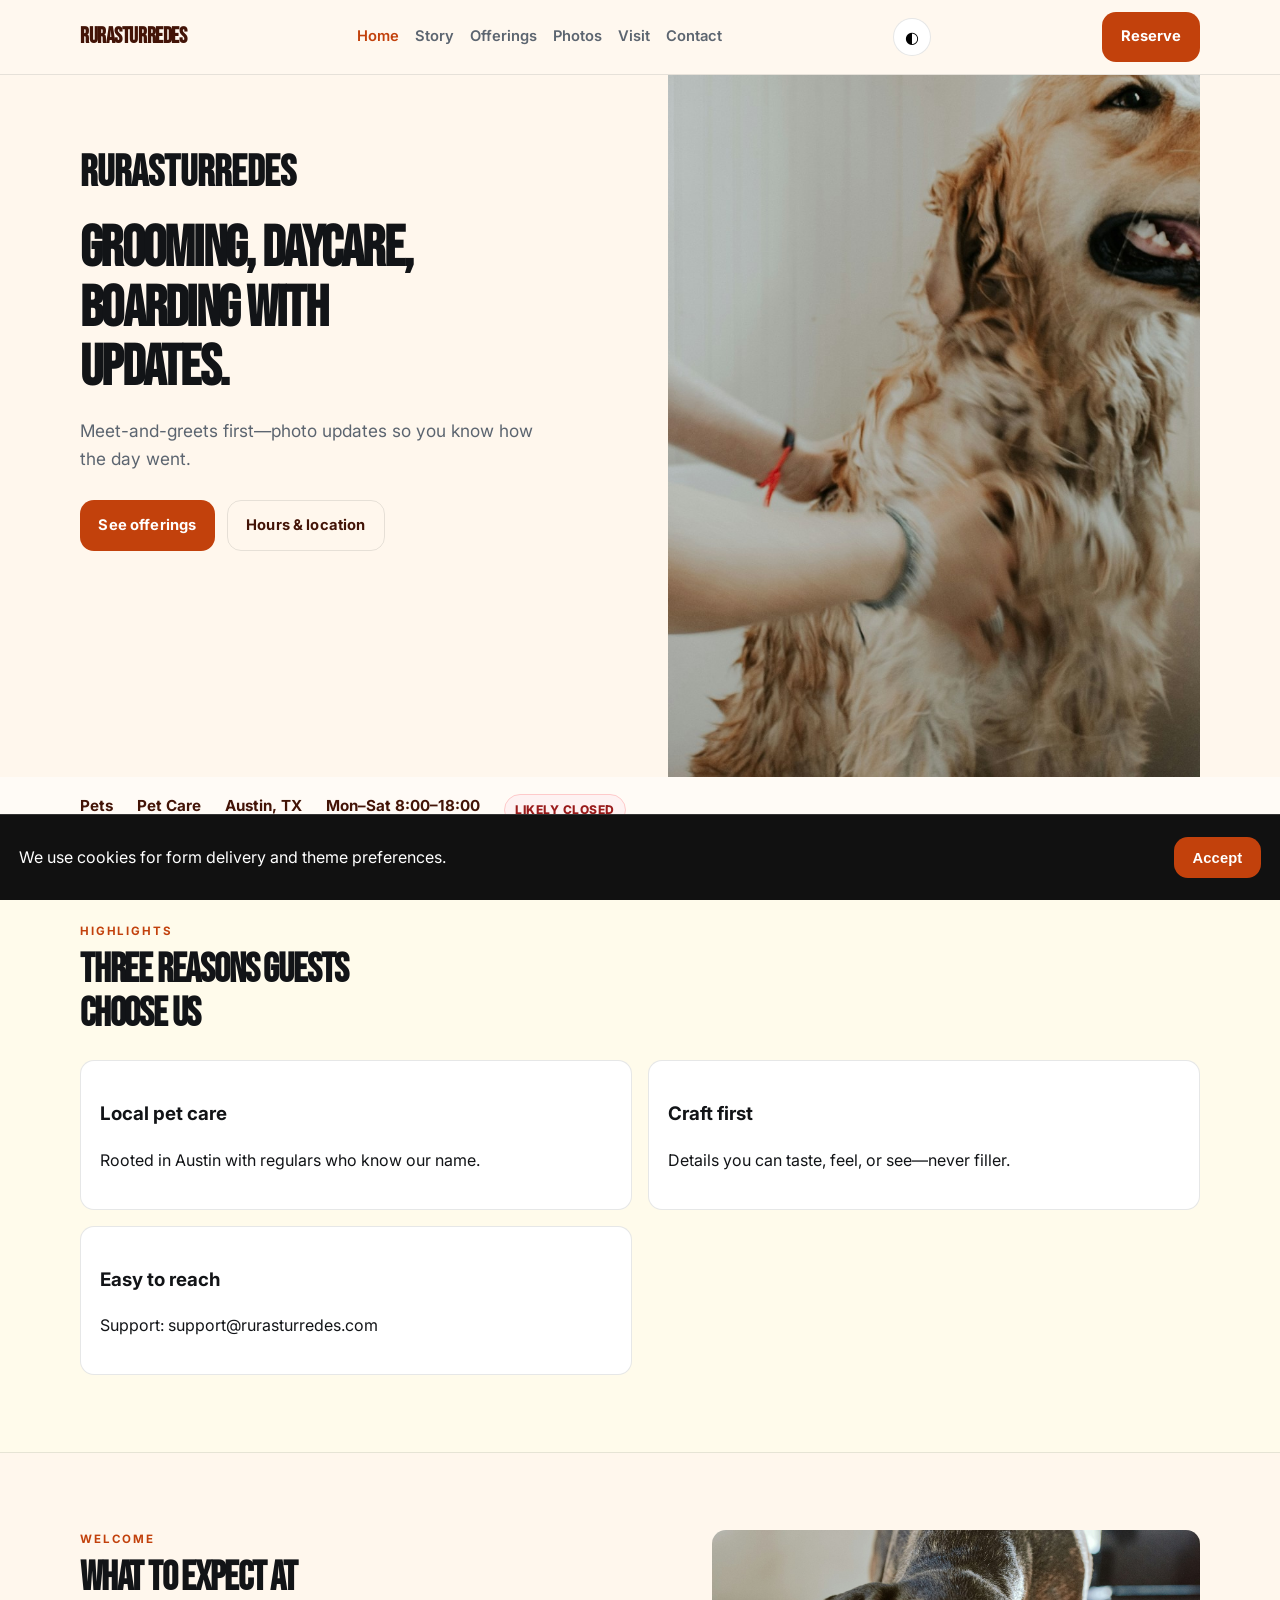
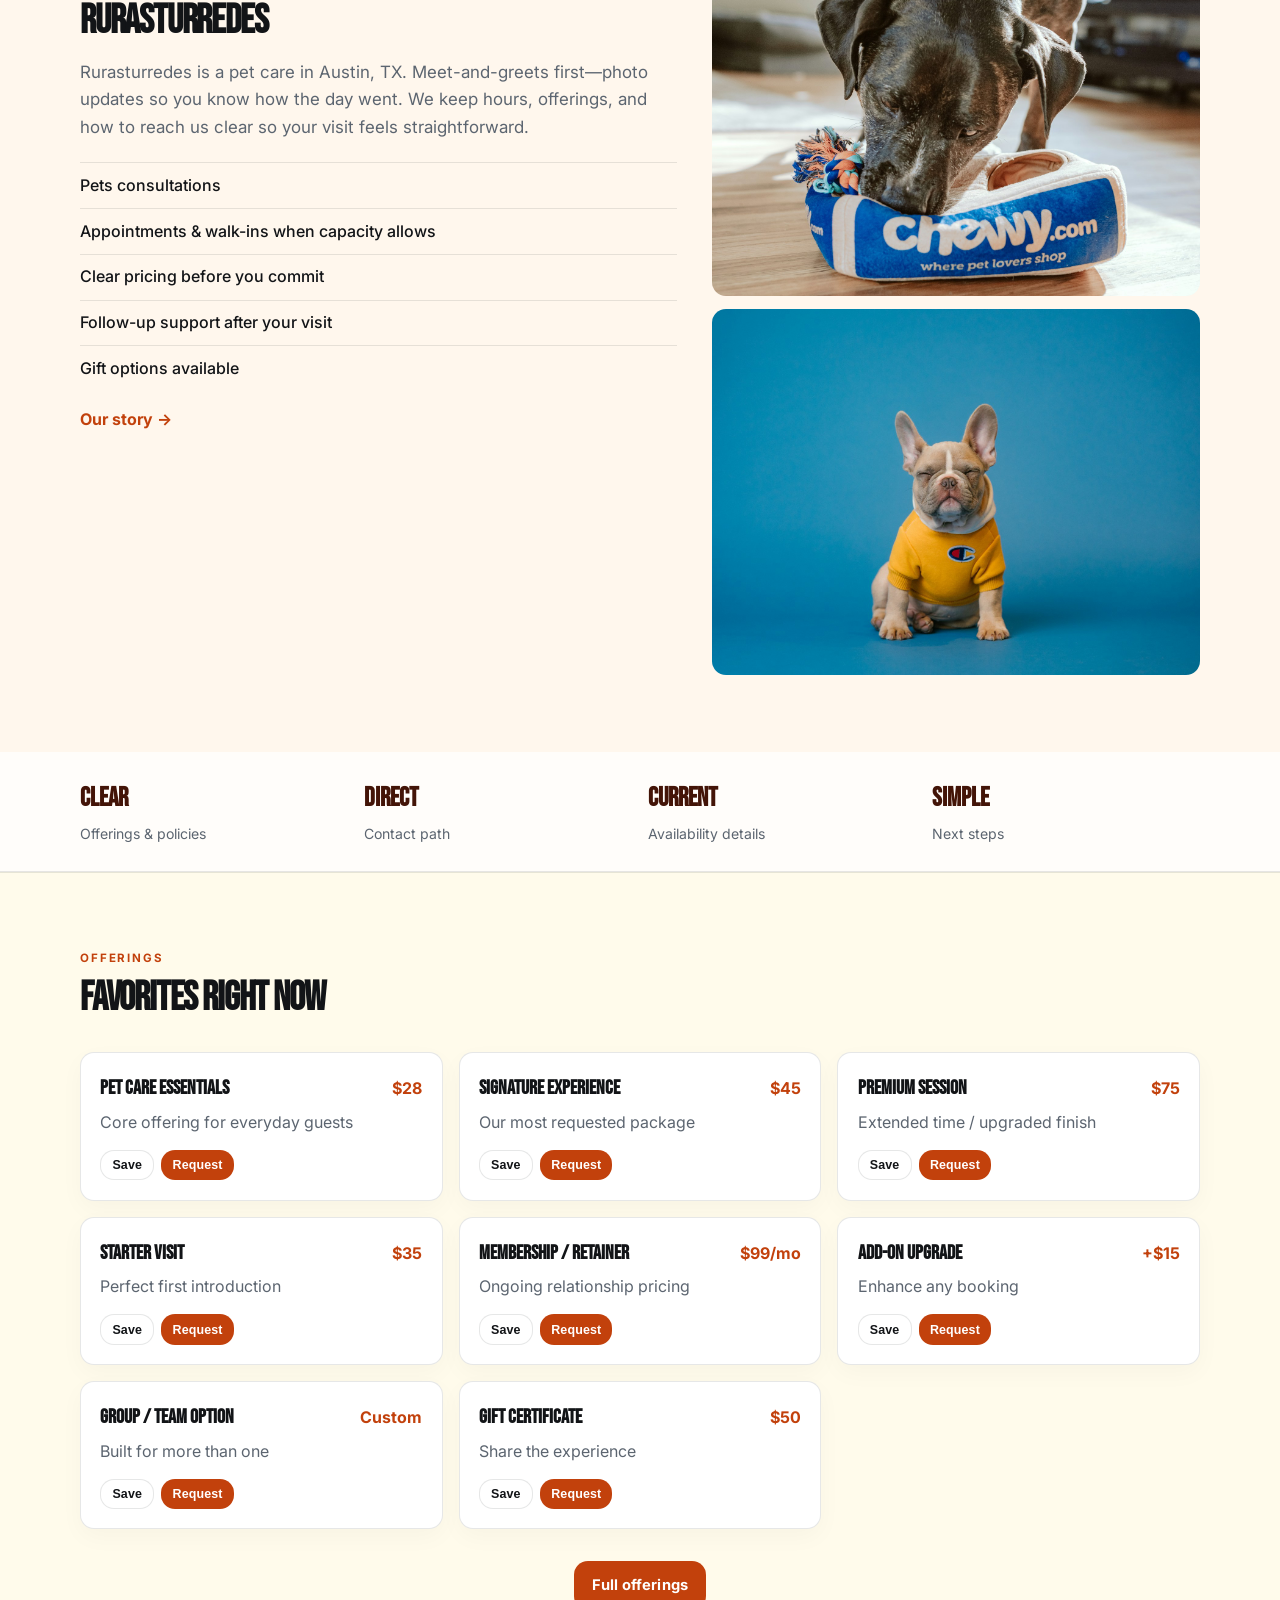
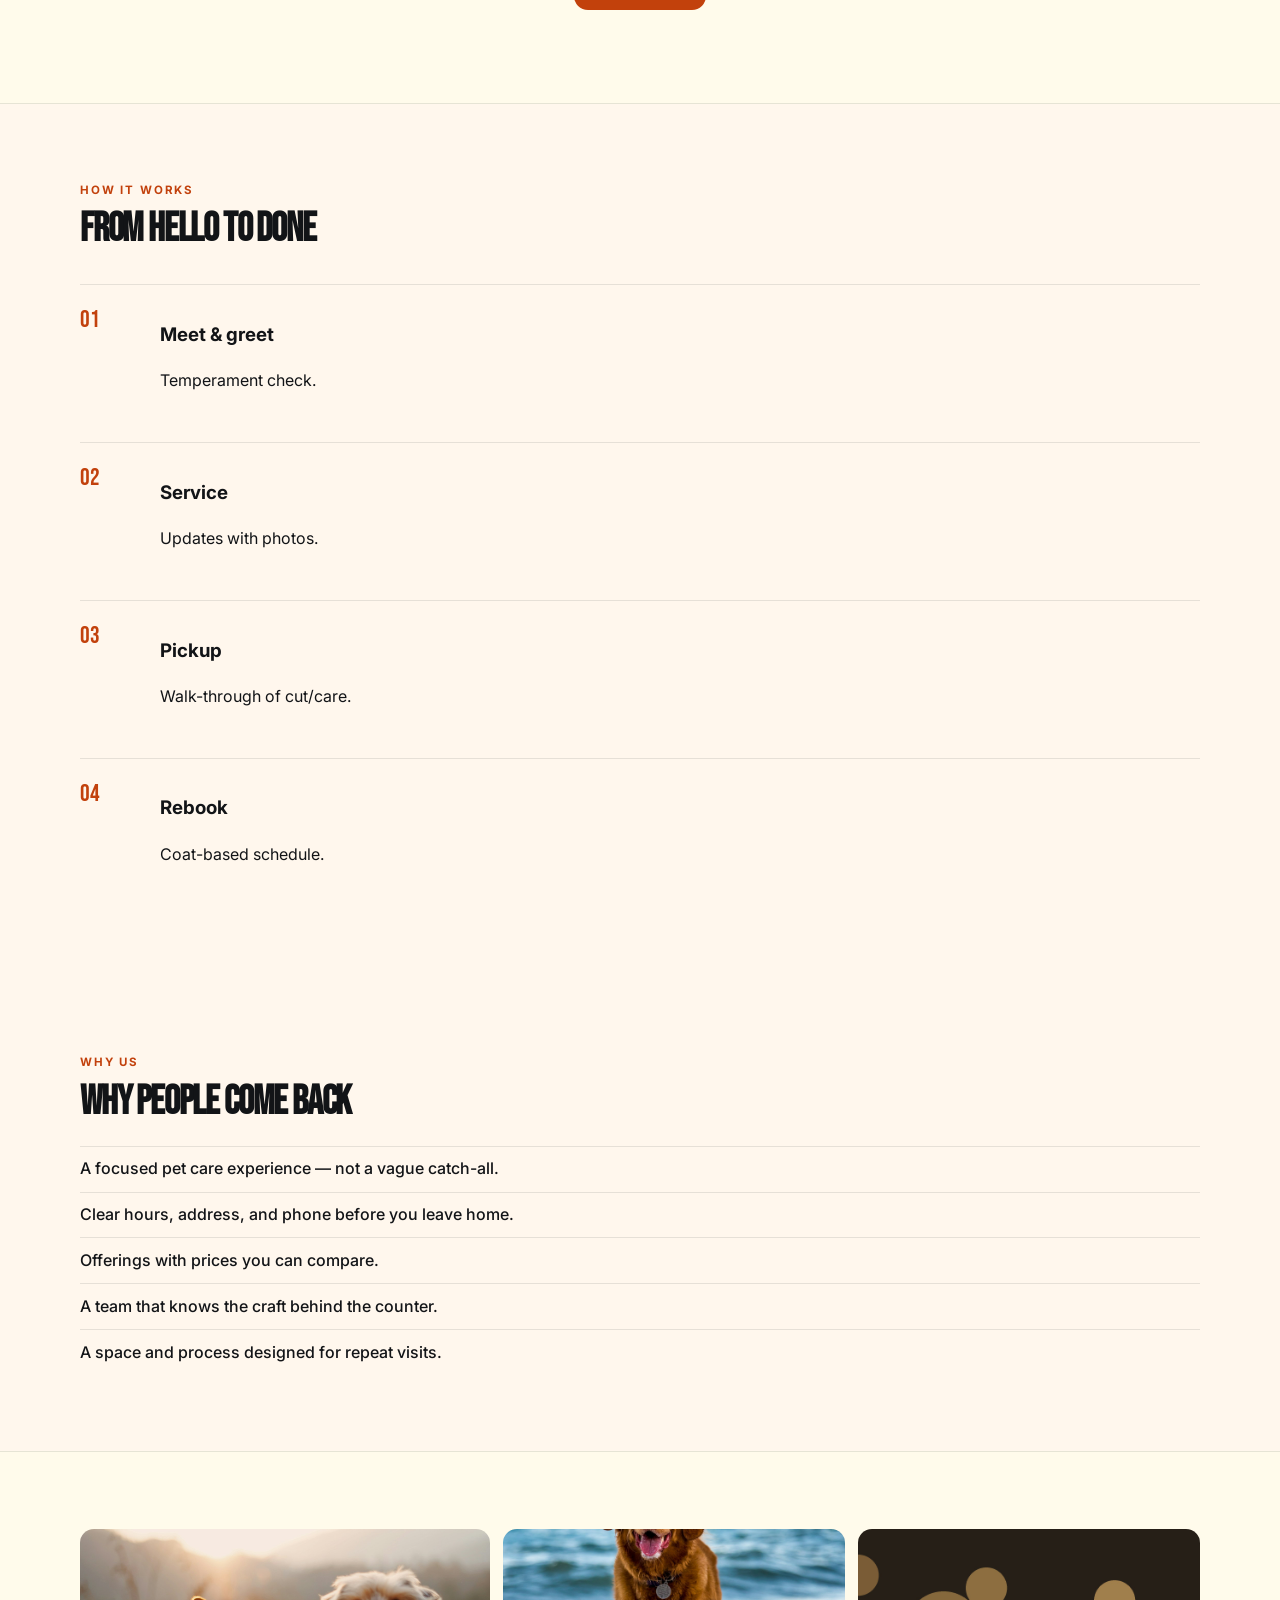
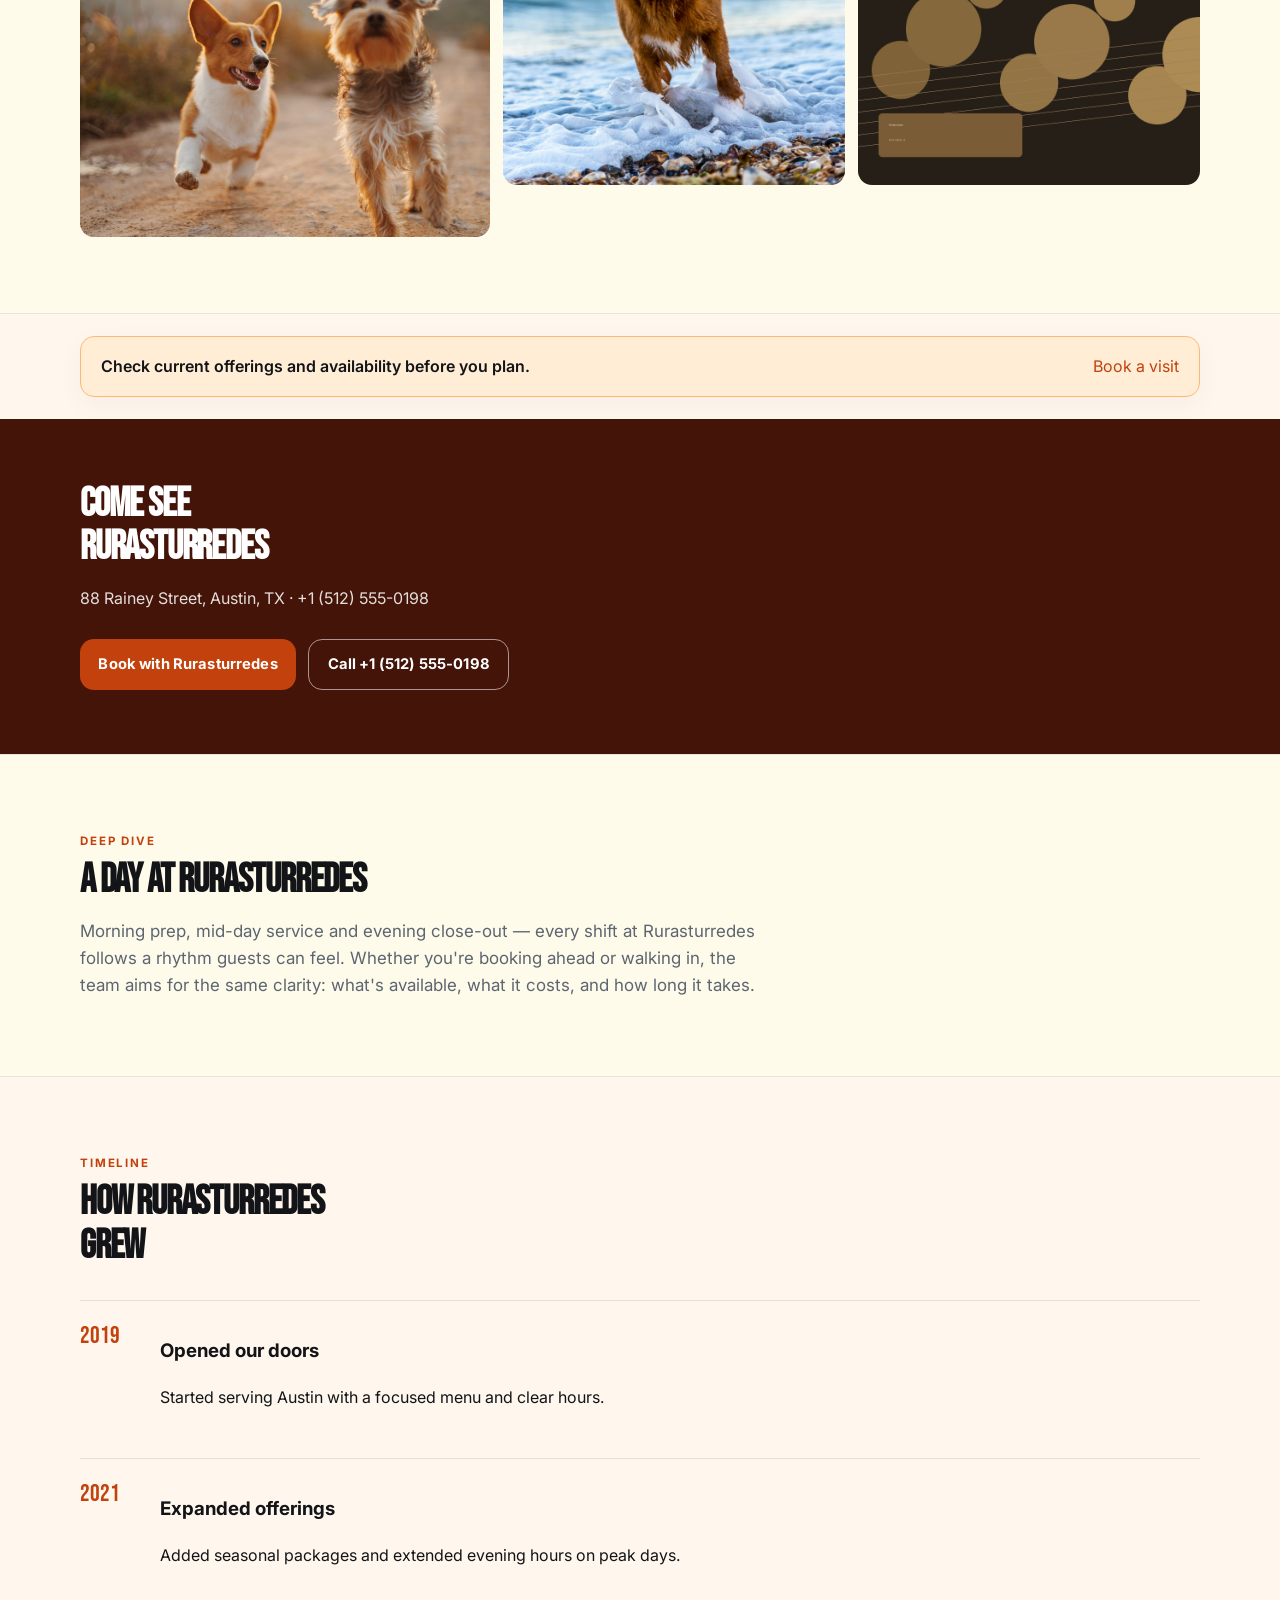
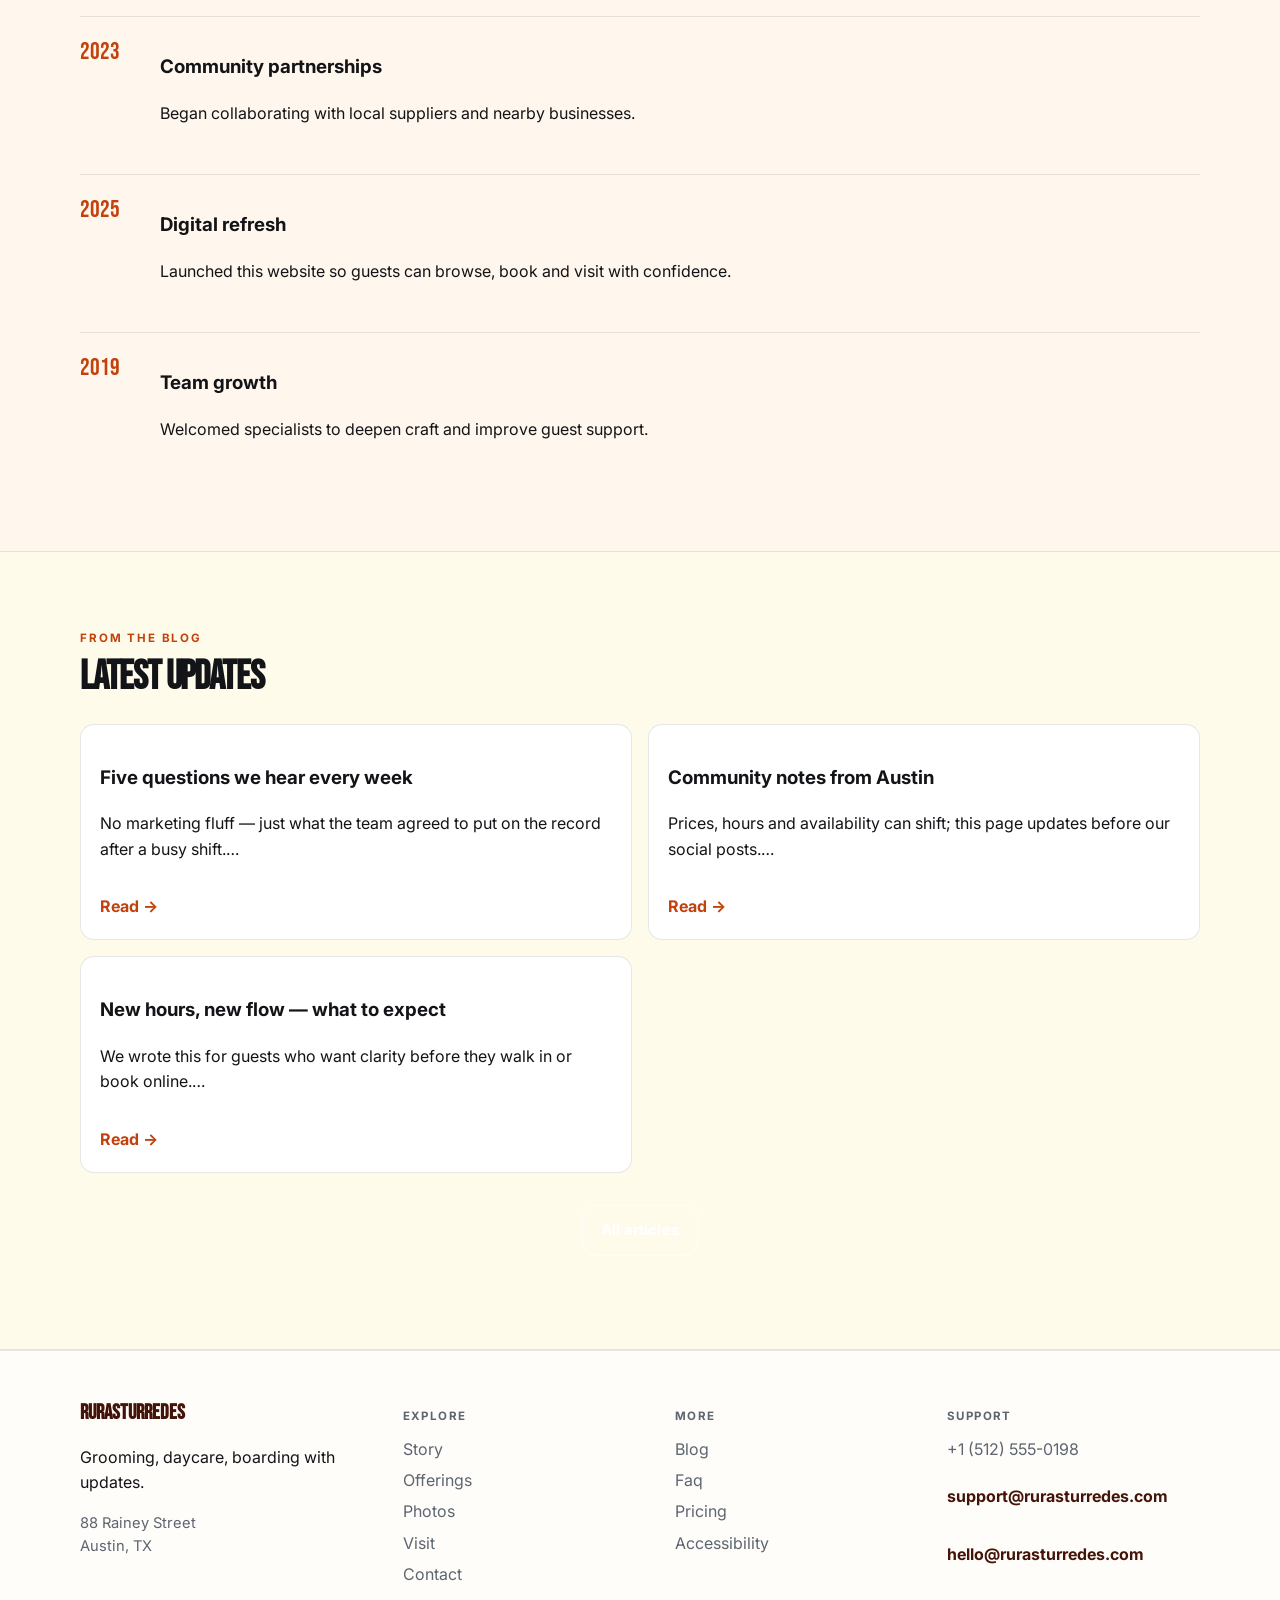
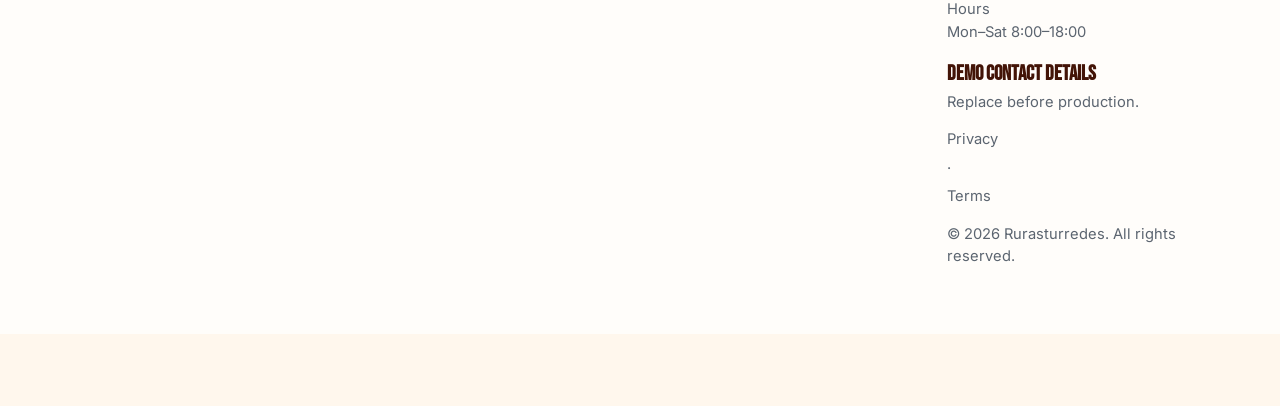
==== commit 3c521099: "Improve website (warm)" ====
--- a/index.html
+++ b/index.html
@@ -15,14 +15,14 @@
   <meta name="twitter:image" content="assets/img-1.jpg" />
   <meta property="og:url" content="https://rurasturredes.github.io" />
   <script type="application/ld+json">{"@context": "https://schema.org", "@type": "LocalBusiness", "name": "Rurasturredes", "description": "Grooming, daycare, boarding with updates.", "url": "https://rurasturredes.github.io", "image": "assets/img-1.jpg"}</script>
-<script type="application/ld+json">{"@context": "https://schema.org", "@type": "FAQPage", "mainEntity": [{"@type": "Question", "name": "Where are you?", "acceptedAnswer": {"@type": "Answer", "text": "88 Rainey Street, Austin, TX. See the map on Visit."}}, {"@type": "Question", "name": "How do I reach support?", "acceptedAnswer": {"@type": "Answer", "text": "Use the Contact form or email support@rurasturredes.com. We reply during open hours."}}, {"@type": "Question", "name": "How do I book?", "acceptedAnswer": {"@type": "Answer", "text": "Send a message on Contact, email bookings@rurasturredes.com, or call +1 (512) 555-0198."}}, {"@type": "Question", "name": "Are prices current?", "acceptedAnswer": {"@type": "Answer", "text": "Listed prices are current and may shift with seasons — we update this site when they do."}}, {"@type": "Question", "name": "Do you take groups?", "acceptedAnswer": {"@type": "Answer", "text": "Yes for many bookings — tell us the size and date and we'll confirm what Rurasturredes can host."}}, {"@type": "Question", "name": "What should I bring?", "acceptedAnswer": {"@type": "Answer", "text": "Just yourself (and any notes on allergies, sizes, or preferences). We'll handle the rest."}}, {"@type": "Question", "name": "Can I book for someone else?", "acceptedAnswer": {"@type": "Answer", "text": "Yes — include their name and preferences in the contact form."}}, {"@type": "Question", "name": "Is parking available?", "acceptedAnswer": {"@type": "Answer", "text": "See Locations for the branch closest to you in Austin."}}, {"@type": "Question", "name": "Do you take walk-ins at Rurasturredes?", "acceptedAnswer": {"@type": "Answer", "text": "Yes when capacity allows — check Visit for peak hours."}}, {"@type": "Question", "name": "Do you host private events?", "acceptedAnswer": {"@type": "Answer", "text": "Contact us with date, headcount and offerings preferences."}}, {"@type": "Question", "name": "Where can I read updates?", "acceptedAnswer": {"@type": "Answer", "text": "Blog and Journal pages publish changes before social media."}}, {"@type": "Question", "name": "How do I join the team?", "acceptedAnswer": {"@type": "Answer", "text": "Open roles are listed on Careers — we reply to every application."}}, {"@type": "Question", "name": "Is the space accessible?", "acceptedAnswer": {"@type": "Answer", "text": "See our Accessibility page for entrance, seating and restroom notes."}}, {"@type": "Question", "name": "Do you offer gift cards?", "acceptedAnswer": {"@type": "Answer", "text": "Yes — see our Gift Cards page for digital and in-store options."}}]}</script>
+<script type="application/ld+json">{"@context": "https://schema.org", "@type": "FAQPage", "mainEntity": [{"@type": "Question", "name": "Where are you?", "acceptedAnswer": {"@type": "Answer", "text": "88 Rainey Street, Austin, TX. See the map on Visit."}}, {"@type": "Question", "name": "How do I reach support?", "acceptedAnswer": {"@type": "Answer", "text": "Use the Contact form or email support@rurasturredes.com. We reply during open hours."}}, {"@type": "Question", "name": "How do I book?", "acceptedAnswer": {"@type": "Answer", "text": "Send a message on Contact, email bookings@rurasturredes.com, or call +1 (512) 555-0198."}}, {"@type": "Question", "name": "Are prices current?", "acceptedAnswer": {"@type": "Answer", "text": "Listed prices are current and may shift with seasons — we update this site when they do."}}, {"@type": "Question", "name": "Do you take groups?", "acceptedAnswer": {"@type": "Answer", "text": "Yes for many bookings — tell us the size and date and we'll confirm what Rurasturredes can host."}}, {"@type": "Question", "name": "What should I bring?", "acceptedAnswer": {"@type": "Answer", "text": "Just yourself (and any notes on allergies, sizes, or preferences). We'll handle the rest."}}, {"@type": "Question", "name": "Is the space accessible?", "acceptedAnswer": {"@type": "Answer", "text": "See our Accessibility page for entrance, seating and restroom notes."}}, {"@type": "Question", "name": "Do you offer gift cards?", "acceptedAnswer": {"@type": "Answer", "text": "Yes — see our Gift Cards page for digital and in-store options."}}, {"@type": "Question", "name": "Can I book for someone else?", "acceptedAnswer": {"@type": "Answer", "text": "Yes — include their name and preferences in the contact form."}}, {"@type": "Question", "name": "Is parking available?", "acceptedAnswer": {"@type": "Answer", "text": "See Locations for the branch closest to you in Austin."}}, {"@type": "Question", "name": "Do you take walk-ins at Rurasturredes?", "acceptedAnswer": {"@type": "Answer", "text": "Yes when capacity allows — check Visit for peak hours."}}, {"@type": "Question", "name": "Do you host private events?", "acceptedAnswer": {"@type": "Answer", "text": "Contact us with date, headcount and offerings preferences."}}, {"@type": "Question", "name": "Where can I read updates?", "acceptedAnswer": {"@type": "Answer", "text": "Blog and Journal pages publish changes before social media."}}, {"@type": "Question", "name": "How do I join the team?", "acceptedAnswer": {"@type": "Answer", "text": "Open roles are listed on Careers — we reply to every application."}}]}</script>
 <script type="application/ld+json">{"@context": "https://schema.org", "@type": "WebSite", "name": "Rurasturredes", "url": "https://rurasturredes.github.io", "description": "Grooming, daycare, boarding with updates."}</script>
   <link rel="alternate" hreflang="en" href="index.html" />
   <link rel="alternate" hreflang="x-default" href="index.html" />
   <meta name="theme-color" content="#111111" />
   <link rel="preconnect" href="https://fonts.googleapis.com" />
   <link rel="preconnect" href="https://fonts.gstatic.com" crossorigin />
-  <link href="https://fonts.googleapis.com/css2?family=Cormorant+Garamond:wght@600;700&family=Source+Sans+3:wght@400;500;600;700&display=swap" rel="stylesheet" />
+  <link href="https://fonts.googleapis.com/css2?family=Bebas+Neue&family=Inter:wght@400;500;600;700&display=swap" rel="stylesheet" />
   <link rel="stylesheet" href="styles.css" />
   <link rel="icon" href="favicon.svg" type="image/svg+xml" />
 </head>
@@ -34,26 +34,60 @@
       <button class="nav-toggle" type="button" aria-label="Open menu" data-nav-toggle>
         <span></span><span></span><span></span>
       </button>
-      <nav data-nav><a href="index.html" class="on">Home</a><a href="about.html">About</a><a href="offerings.html">Offerings</a><a href="gallery.html">Gallery</a><a href="visit.html">Visit</a><a href="contact.html">Contact</a></nav>
+      <nav data-nav><a href="index.html" class="on">Home</a><a href="story.html">Story</a><a href="offerings.html">Offerings</a><a href="gallery.html">Photos</a><a href="visit.html">Visit</a><a href="contact.html">Contact</a></nav>
       <button type="button" class="theme-toggle" data-theme-toggle aria-label="Toggle dark mode">◐</button>
-      <a class="cta" href="contact.html" data-open-book>Book now</a>
+      <a class="cta" href="contact.html" data-open-book>Reserve</a>
     </div>
   </header>
   <main>
 
-    <section class="hero minimal-hero">
-      <div class="hero-bg" style="background-image:url('assets/img-1.jpg')"></div>
-      <div class="hero-shade"></div>
-      <div class="shell hero-copy">
-        <p class="brand">Rurasturredes</p>
-        <h1>Grooming, daycare, boarding with updates.</h1>
-        <p class="lede">Meet-and-greets first—photo updates so you know how the day went.</p>
-        <div class="actions">
-          <a class="btn solid" href="offerings.html">See offerings</a>
-          <a class="btn line" href="visit.html">Hours &amp; location</a>
-        </div>
-      </div>
-    </section><section class="block tint">
+    <section class="hero split-hero">
+      <div class="shell hero-split">
+        <div class="hero-copy">
+          <p class="brand">Rurasturredes</p>
+          <h1>Grooming, daycare, boarding with updates.</h1>
+          <p class="lede">Meet-and-greets first—photo updates so you know how the day went.</p>
+          <div class="actions">
+            <a class="btn solid" href="offerings.html">See offerings</a>
+            <a class="btn line" href="visit.html">Hours &amp; location</a>
+          </div>
+        </div>
+        <div class="hero-photo"><img src="assets/img-1.jpg" alt="Rurasturredes" loading="eager" fetchpriority="high" decoding="async" /></div>
+      </div>
+    </section><section class="strip"><div class="shell strip-row">
+      <span>Pets</span><span>Pet Care</span>
+      <span>Austin, TX</span><span>Mon–Sat 8:00–18:00</span>
+      <span class="open-badge" data-open-badge>Checking hours…</span>
+    </div></section><section class="block tint">
+      <div class="shell">
+        <p class="eyebrow">Highlights</p>
+        <h2>Three reasons guests choose us</h2>
+        <div class="value-grid"><article><h3>Local pet care</h3><p>Rooted in Austin with regulars who know our name.</p></article>
+<article><h3>Craft first</h3><p>Details you can taste, feel, or see—never filler.</p></article>
+<article><h3>Easy to reach</h3><p>Support: support@rurasturredes.com</p></article></div>
+      </div>
+    </section><section class="block">
+      <div class="shell split">
+        <div>
+          <p class="eyebrow">Welcome</p>
+          <h2>What to expect at Rurasturredes</h2>
+          <p class="lead">Rurasturredes is a pet care in Austin, TX. Meet-and-greets first—photo updates so you know how the day went. We keep hours, offerings, and how to reach us clear so your visit feels straightforward.</p>
+          <ul class="checks"><li>Pets consultations</li>
+<li>Appointments & walk-ins when capacity allows</li>
+<li>Clear pricing before you commit</li>
+<li>Follow-up support after your visit</li>
+<li>Gift options available</li></ul>
+          <a class="textlink" href="story.html">Our story →</a>
+        </div>
+        <div class="about-photos">
+          <img src="assets/img-2.jpg" alt="Rurasturredes" />
+          <img src="assets/img-3.jpg" alt="Rurasturredes" />
+        </div>
+      </div>
+    </section><section class="stats-band"><div class="shell stats-row"><div class="stat"><b>Clear</b><span>Offerings & policies</span></div>
+<div class="stat"><b>Direct</b><span>Contact path</span></div>
+<div class="stat"><b>Current</b><span>Availability details</span></div>
+<div class="stat"><b>Simple</b><span>Next steps</span></div></div></section><section class="block tint">
       <div class="shell">
         <p class="eyebrow">Offerings</p>
         <h2>Favorites right now</h2>
@@ -124,16 +158,6 @@
         <p class="center-cta"><a class="btn solid" href="offerings.html">Full offerings</a></p>
       </div>
     </section><section class="block">
-      <div class="shell">
-        <p class="eyebrow">Compare</p>
-        <h2>Popular packages at a glance</h2>
-        <table class="compare-table"><thead><tr><th>Item</th><th>Notes</th><th>Price</th></tr></thead>
-        <tbody><tr><td>Pet Care Essentials</td><td>Core offering for everyday guests</td><td>$28</td></tr><tr><td>Signature Experience</td><td>Our most requested package</td><td>$45</td></tr><tr><td>Premium Session</td><td>Extended time / upgraded finish</td><td>$75</td></tr><tr><td>Starter Visit</td><td>Perfect first introduction</td><td>$35</td></tr></tbody></table>
-      </div>
-    </section><section class="stats-band"><div class="shell stats-row"><div class="stat"><b>Clear</b><span>Offerings & policies</span></div>
-<div class="stat"><b>Direct</b><span>Contact path</span></div>
-<div class="stat"><b>Current</b><span>Availability details</span></div>
-<div class="stat"><b>Simple</b><span>Next steps</span></div></div></section><section class="block">
       <div class="shell">
         <p class="eyebrow">How it works</p>
         <h2>From hello to done</h2>
@@ -142,30 +166,23 @@
 <li><span>03</span><div><h3>Pickup</h3><p>Walk-through of cut/care.</p></div></li>
 <li><span>04</span><div><h3>Rebook</h3><p>Coat-based schedule.</p></div></li></ol>
       </div>
+    </section><section class="block">
+      <div class="shell">
+        <p class="eyebrow">Why us</p>
+        <h2>Why people come back</h2>
+        <ul class="why"><li>A focused pet care experience — not a vague catch-all.</li>
+<li>Clear hours, address, and phone before you leave home.</li>
+<li>Offerings with prices you can compare.</li>
+<li>A team that knows the craft behind the counter.</li>
+<li>A space and process designed for repeat visits.</li></ul>
+      </div>
     </section><section class="block tint">
-      <div class="shell">
-        <p class="eyebrow">Trust</p>
-        <h2>What we promise publicly</h2>
-        <ul class="checks"><li>Transparent pricing on every package</li>
-<li>Real address, phone, and hours published</li>
-<li>Team bios with roles you can meet</li>
-<li>Map and directions on the Visit page</li></ul>
-      </div>
-    </section><section class="block tint">
-      <div class="shell">
-        <p class="eyebrow">FAQ</p>
-        <h2>Quick answers</h2>
-        <div class="faq"><details><summary>Where are you?</summary><p>88 Rainey Street, Austin, TX. See the map on Visit.</p></details>
-<details><summary>How do I reach support?</summary><p>Use the Contact form or email support@rurasturredes.com. We reply during open hours.</p></details>
-<details><summary>How do I book?</summary><p>Send a message on Contact, email bookings@rurasturredes.com, or call +1 (512) 555-0198.</p></details>
-<details><summary>Are prices current?</summary><p>Listed prices are current and may shift with seasons — we update this site when they do.</p></details>
-<details><summary>Do you take groups?</summary><p>Yes for many bookings — tell us the size and date and we'll confirm what Rurasturredes can host.</p></details>
-<details><summary>What should I bring?</summary><p>Just yourself (and any notes on allergies, sizes, or preferences). We'll handle the rest.</p></details>
-<details><summary>Where do I park?</summary><p>See the Visit page for address and map links around Austin.</p></details>
-<details><summary>Do you update offerings often?</summary><p>Yes — seasonal shifts are posted here first.</p></details>
-<details><summary>Can I book for someone else?</summary><p>Yes — include their name and preferences in the Contact form or email support@rurasturredes.com.</p></details></div>
-      </div>
-    </section><section class="cta-band">
+      <div class="shell mosaic">
+        <img src="assets/img-10.jpg" alt="Craft detail" loading="lazy" />
+        <img src="assets/img-11.jpg" alt="Behind the scenes" loading="lazy" />
+        <img src="assets/img-12.jpg" alt="Everyday excellence" loading="lazy" />
+      </div>
+    </section><div class="promo shell"><p>Check current offerings and availability before you plan.</p><button type="button" class="text-cta" data-open-book>Book a visit</button></div><section class="cta-band">
       <div class="shell">
         <h2>Come see Rurasturredes</h2>
         <p>88 Rainey Street, Austin, TX · +1 (512) 555-0198</p>
@@ -175,20 +192,32 @@
         </div>
       </div>
     </section><section class="block tint">
+      <div class="shell prose-block">
+        <p class="eyebrow">Deep dive</p>
+        <h2>A day at Rurasturredes</h2>
+        <p class="lead wide">Morning prep, mid-day service and evening close-out — every shift at Rurasturredes follows a rhythm guests can feel. Whether you&#x27;re booking ahead or walking in, the team aims for the same clarity: what&#x27;s available, what it costs, and how long it takes.</p>
+      </div>
+    </section><section class="block">
+      <div class="shell">
+        <p class="eyebrow">Timeline</p>
+        <h2>How Rurasturredes grew</h2>
+        <ol class="process timeline"><li><span>2019</span><div><h3>Opened our doors</h3><p>Started serving Austin with a focused menu and clear hours.</p></div></li><li><span>2021</span><div><h3>Expanded offerings</h3><p>Added seasonal packages and extended evening hours on peak days.</p></div></li><li><span>2023</span><div><h3>Community partnerships</h3><p>Began collaborating with local suppliers and nearby businesses.</p></div></li><li><span>2025</span><div><h3>Digital refresh</h3><p>Launched this website so guests can browse, book and visit with confidence.</p></div></li><li><span>2019</span><div><h3>Team growth</h3><p>Welcomed specialists to deepen craft and improve guest support.</p></div></li></ol>
+      </div>
+    </section><section class="block tint">
       <div class="shell">
         <p class="eyebrow">From the blog</p>
         <h2>Latest updates</h2>
         <div class="value-grid"><article class="journal-card reveal">
-          <h3>Planning your visit in three steps</h3>
-          <p>Think of this as the note we&#x27;d leave on the counter if we had more space.…</p>
+          <h3>Five questions we hear every week</h3>
+          <p>No marketing fluff — just what the team agreed to put on the record after a busy shift.…</p>
           <a class="textlink" href="blog.html">Read →</a>
         </article><article class="journal-card reveal">
-          <h3>Staff picks for first-time visitors</h3>
-          <p>We publish short updates here instead of surprise changes at the door. If you&#x27;re planning a visit to Rurasturredes in Austin, this is the ho…</p>
+          <h3>Community notes from Austin</h3>
+          <p>Prices, hours and availability can shift; this page updates before our social posts.…</p>
           <a class="textlink" href="blog.html">Read →</a>
         </article><article class="journal-card reveal">
-          <h3>How we choose seasonal offerings</h3>
-          <p>No marketing fluff — just what the team agreed to put on the record after a busy shift.…</p>
+          <h3>New hours, new flow — what to expect</h3>
+          <p>We wrote this for guests who want clarity before they walk in or book online.…</p>
           <a class="textlink" href="blog.html">Read →</a>
         </article></div>
         <p class="center-cta"><a class="btn line" href="blog.html">All articles</a></p>
@@ -205,7 +234,7 @@
       </div>
       <div>
         <p class="fh">Explore</p>
-        <a href="about.html">About</a><a href="offerings.html">Offerings</a><a href="gallery.html">Gallery</a><a href="visit.html">Visit</a><a href="contact.html">Contact</a>
+        <a href="story.html">Story</a><a href="offerings.html">Offerings</a><a href="gallery.html">Photos</a><a href="visit.html">Visit</a><a href="contact.html">Contact</a>
       </div>
       <div>
         <p class="fh">More</p>
--- a/styles.css
+++ b/styles.css
@@ -2,8 +2,8 @@
 :root {
   --ink:#121417; --muted:#5c6570; --paper:#fff7ed;
   --accent:#c2410c; --deep:#431407; --line:rgba(18,20,23,.10);
-  --display:"Cormorant Garamond",Georgia,"Times New Roman",serif;
-  --body:"Source Sans 3","Segoe UI",sans-serif; --shell:1120px;
+  --display:"Bebas Neue",Georgia,"Times New Roman",serif;
+  --body:"Inter","Segoe UI",sans-serif; --shell:1120px;
   --radius:14px;
 }
 *{box-sizing:border-box} html{scroll-behavior:smooth}
@@ -166,7 +166,16 @@
 .block.tint{background:#fffbeb}
 
 
-:root{--radius:0px}.top,.item,.card,.promo,blockquote,.person,.hours-card{border-width:2px;box-shadow:none}.hero{border-bottom:3px solid var(--deep)}.hero h1,h2{text-transform:uppercase;letter-spacing:-.04em}.menu-grid{gap:0}.menu-grid .item{margin:-1px 0 0 -1px}.btn,.cta{border-radius:0}.block{padding:4.5rem 0}
+.hero.split-hero{min-height:auto;padding:0;background:var(--paper);color:var(--ink)}
+.hero.split-hero .hero-bg,.hero.split-hero .hero-shade{display:none}
+.hero.split-hero .hero-split{display:grid;grid-template-columns:1.05fr .95fr;min-height:78vh}
+.hero.split-hero .hero-copy{padding:4rem 0 4rem;color:var(--ink);max-width:none}
+.hero.split-hero .hero-copy .lede{color:var(--muted)}
+.hero.split-hero .hero-photo img{width:100%;height:100%;min-height:420px;object-fit:cover}
+.hero.split-hero .btn.line{border-color:var(--line);color:var(--deep)}
+.gallery-masonry{display:columns;columns:2;column-gap:1rem}
+.gallery-masonry figure{break-inside:avoid;margin:0 0 1rem}
+.gallery-masonry img{width:100%;height:auto;min-height:180px;object-fit:cover;border-radius:var(--radius)}
 
 .prose-block .lead.wide{max-width:62ch}
 .journal-card,.journal-entry{background:#fff;border:1px solid var(--line);border-radius:var(--radius);padding:1.2rem}
